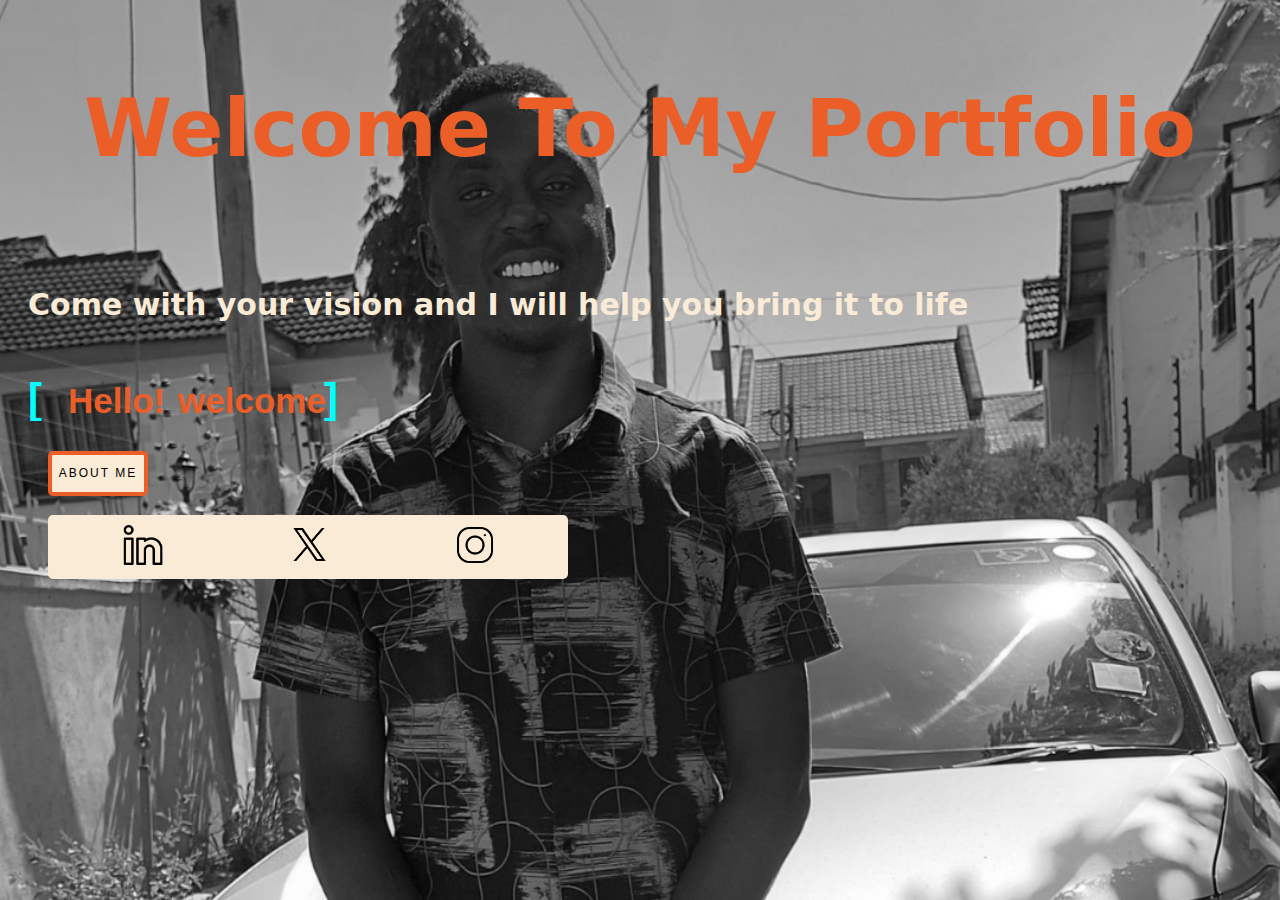
==== index.html @ ad78ad34 "1st commit" ====
<!DOCTYPE html>
<html lang="en">
<head>
    <meta charset="UTF-8">
    <meta name="viewport" content="width=device-width, initial-scale=1.0">
    <title>Document</title>
    <link rel="stylesheet" href="index.css">
</head>
<!--Hero section-->
<body>
<main>

  <section>
    <div class="img">
      <h1>Welcome To My Portfolio</h1><br>
      <h4>Come with your vision and I will help you bring it to life</h4>

    </div>
  </section><br>

  <section>
    <div class="container">
      <div class="content">
        <div class="content__container">
          <p class="content__container__text">
            Hello!
          </p>
        
          <ul class="content__container__list">
            <li class="content__container__list__item">welcome </li>
            <li class="content__container__list__item">to </li>
            <li class="content__container__list__item">my </li>
            <li class="content__container__list__item">Portfolio</li>
          </ul>
        </div>
      </div>
    </div>
  </section>

  <section class="social">
    <div class="hero">
  
      <div>

        <div>
          <button class="me"><a href="aboutme.html">About Me</a></button>
        </div><br>
    
        <!--Link-->
        <div id="link">
          <div id="hero">
            <div class="link">
              <!--LinkedIn-->
              <a href="https://www.linkedin.com/in/brighton-omondi-1467ab25b/" target="_blank"><img src="linkedin.png" height="40"></a>
            </div>
      
            <div class="link">
                <!--Twitter/X-->
                <a href="https://twitter.com/Delveharmony" target="_blank"><img src="twitter.png" height="33"></a>
            </div>
        
            <div class="link">
                <!--Instagram-->
                <a href="https://www.instagram.com/delveharmony/" target="_blank"><img src="instagram.png" height="36"></a>
            </div>
          </div>
        </div>
    
      </div>
    </div>
  </section>
</main>
</body>
</html>
---- index.css ----
/*HERO SECTION*/

.img{
  border: #2ec4b6 2px;
  width: 1220;

}

body{
  font-family: system-ui, -apple-system, BlinkMacSystemFont, 'Segoe UI', Roboto, Oxygen, Ubuntu, Cantarell, 'Open Sans', 'Helvetica Neue', sans-serif;;
  align-items: center;
  padding: 20px;
  background-color: black;s
  border-radius: 5px;
  background-image: url(pic-modified.png);
  background-size: cover;
  color:antiquewhite;
}
h1{
  color:#EB5E28;
  font-size: 80px;
  text-align: center;
}

h4{
  font-size: 30px;
}
.hero{
  border-radius: 5px;
  padding: 20px;
}

.hero{
  display: flex;
  flex-direction: row;
  justify-content: space-between;
}

#hero{
  display: flex;
  flex-direction: row;
  align-items: center;
  justify-content:space-around;
  padding: 10px;
  border-radius: 5px;
  width: 500px;
  background:antiquewhite;
}

/*ROTATION ANIMATION*/
.container {
  width: 310px;
  height: 50px;
}

.content {
  display: block;
  position: sticky;
  overflow: hidden;
  font-family: 'Lato', sans-serif;
  font-size: 35px;
  line-height: 40px;
  color:#EB5E28;
}

.content__container {
  font-weight: 600;
  overflow: hidden;
  height: 40px;
  padding: 0 40px;
}

.content__container:before {
  content: '[';
  left: 0;
}

.content__container:after {
  content: ']';
  position: absolute;
  right: 0;
}

.content__container:after, .content__container:before {
  position: absolute;
  top: -2px;
  color:aqua;
  font-size: 42px;
  line-height: 40px;
  -webkit-animation-name: opacity;
  -webkit-animation-duration: 2s;
  -webkit-animation-iteration-count: infinite;
  animation-name: opacity;
  animation-duration: 2s;
  animation-iteration-count: infinite;
}

.content__container__text {
  display: inline;
  float: left;
  margin: 0;
}

.content__container__list {
  margin-top: 0;
  padding-left: 110px;
  text-align: left;
  list-style: none;
  -webkit-animation-name: change;
  -webkit-animation-duration: 10s;
  -webkit-animation-iteration-count: infinite;
  animation-name: change;
  animation-duration: 10s;
  animation-iteration-count: infinite;
}

.content__container__list__item {
  line-height: 40px;
  margin: 0;
}

@keyframes opacity {
  0%, 100% {
    opacity: 0;
  }

  50% {
    opacity: 1;
  }
}

@keyframes change {
  0%, 12.66%, 100% {
    transform: translate3d(0, 0, 0);
  }

  16.66%, 29.32% {
    transform: translate3d(0, -25%, 0);
  }

  33.32%, 45.98% {
    transform: translate3d(0, -50%, 0);
  }

  49.98%, 62.64% {
    transform: translate3d(0, -75%, 0);
  }

  66.64%, 79.3% {
    transform: translate3d(0, -50%, 0);
  }

  83.3%, 95.96% {
    transform: translate3d(0, -25%, 0);
  }
}
 

.link {
  display: flex;
  justify-content: center;
  align-items: center;
  flex-direction: row;
  background: transparent;
  
  
  }
  .me{
  height: 45px;
  width: 100px;
  border-radius: 5px;
  border: 4px solid #EB5E28;
  cursor: pointer;
  background-color: antiquewhite;
  transition: 0.5s;
  text-transform: uppercase;
  font-size: 12px;
  letter-spacing: 2px;
  }

  .me a{
    text-decoration: none!important;
    color:black;
  }
  .me:hover{
    background-color: #EB5E28;
    border: #EB5E28;
  }
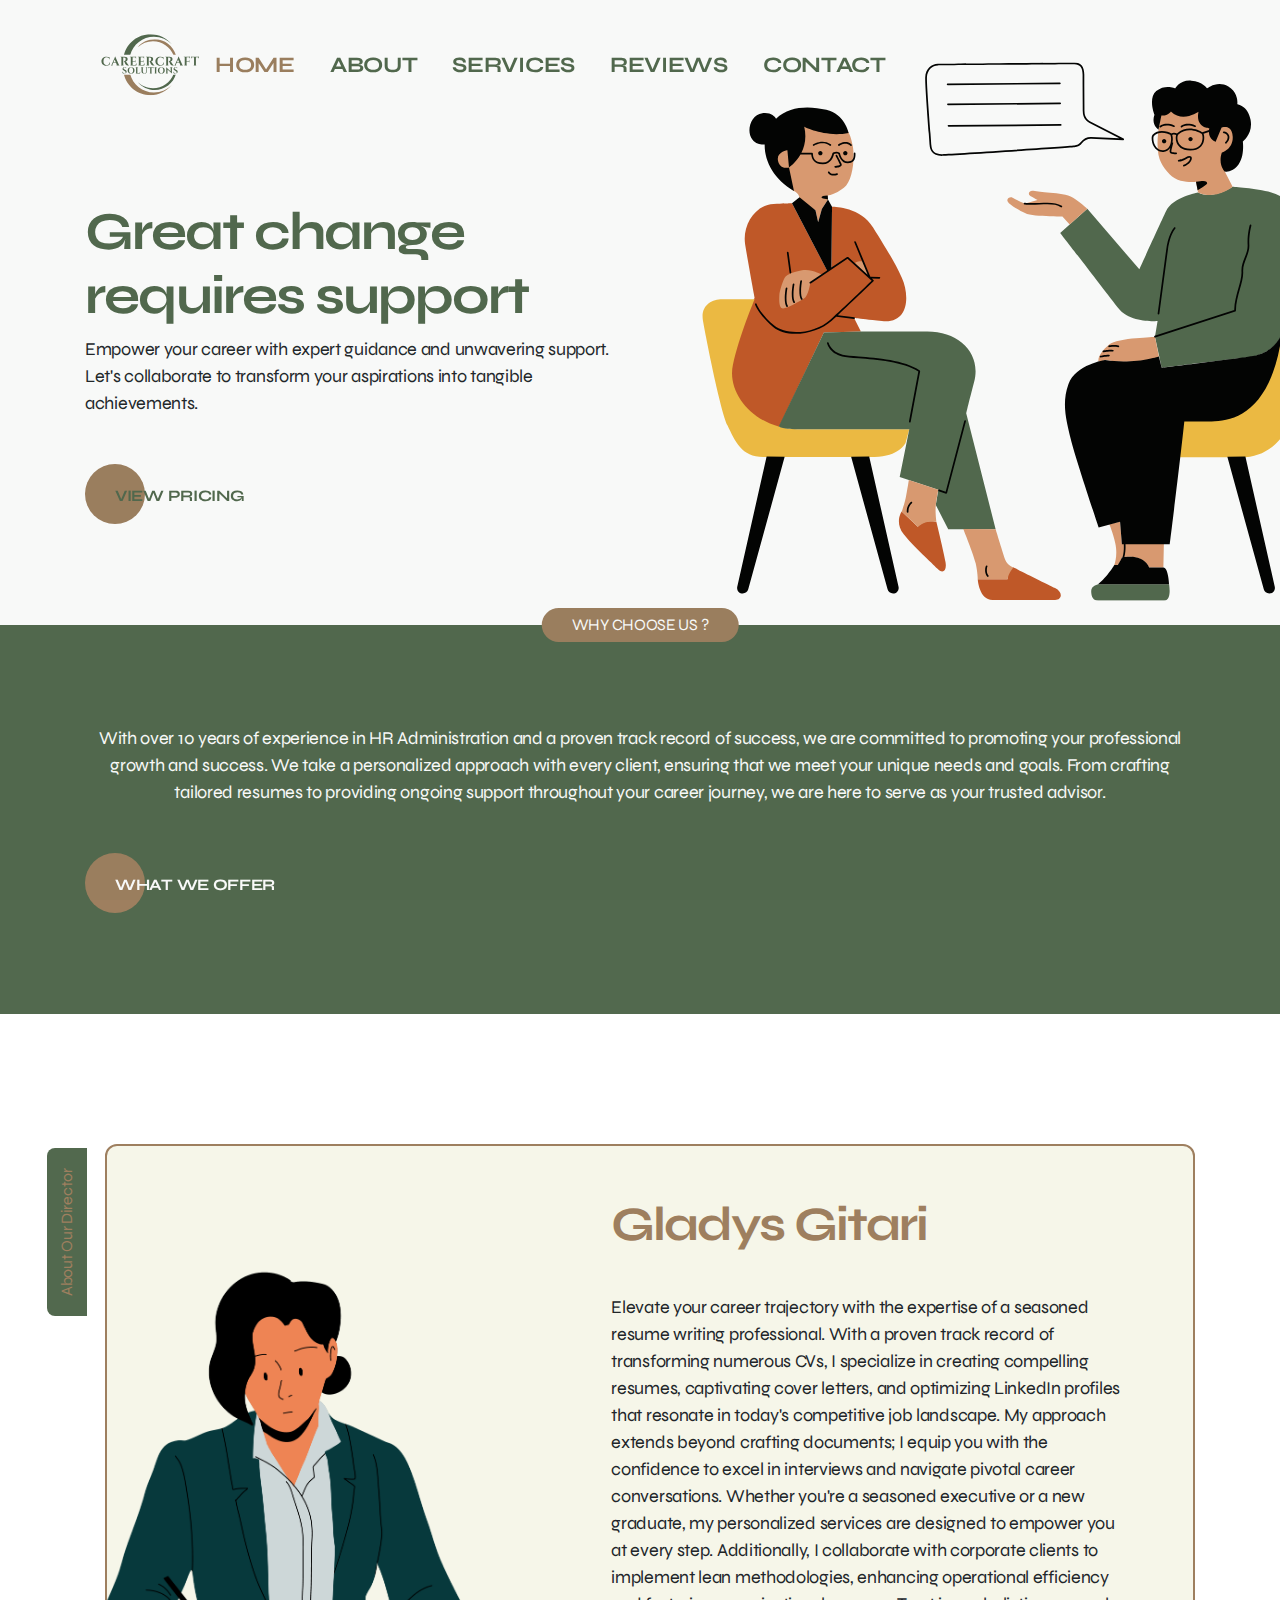
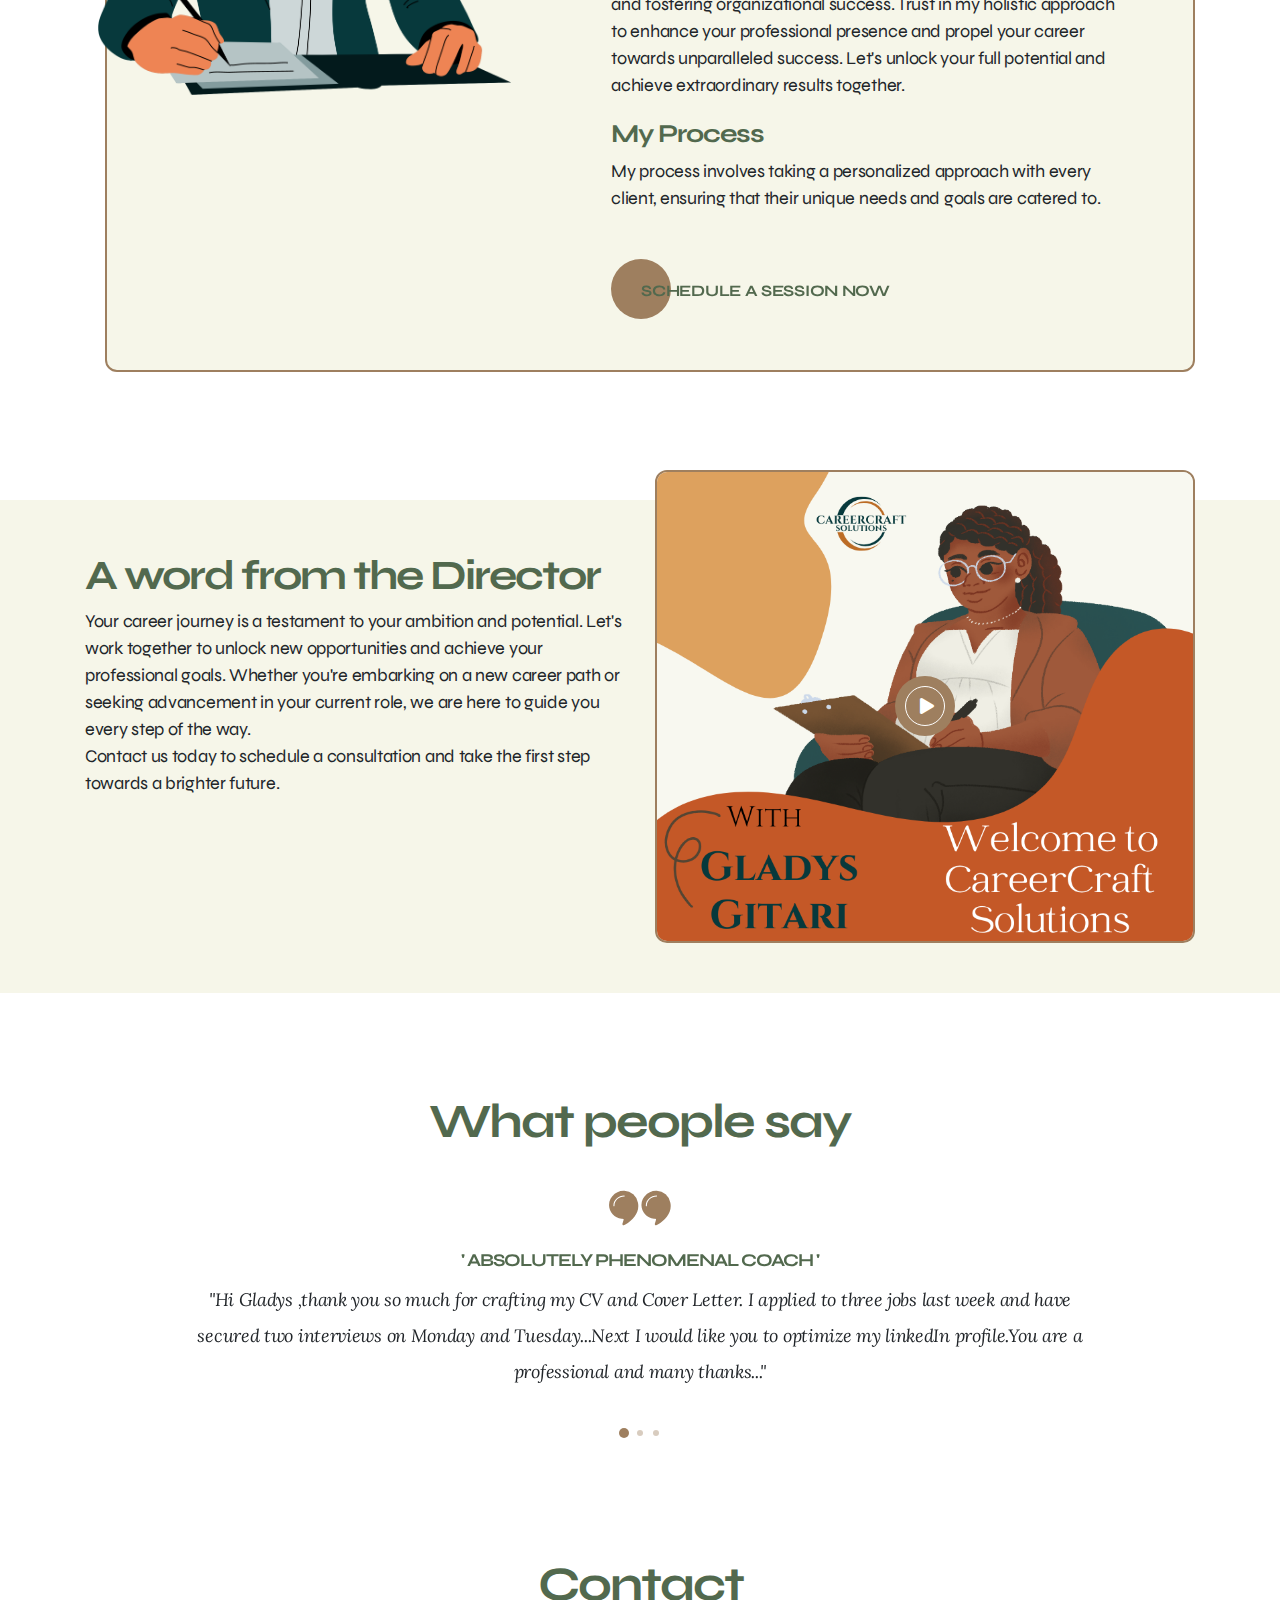
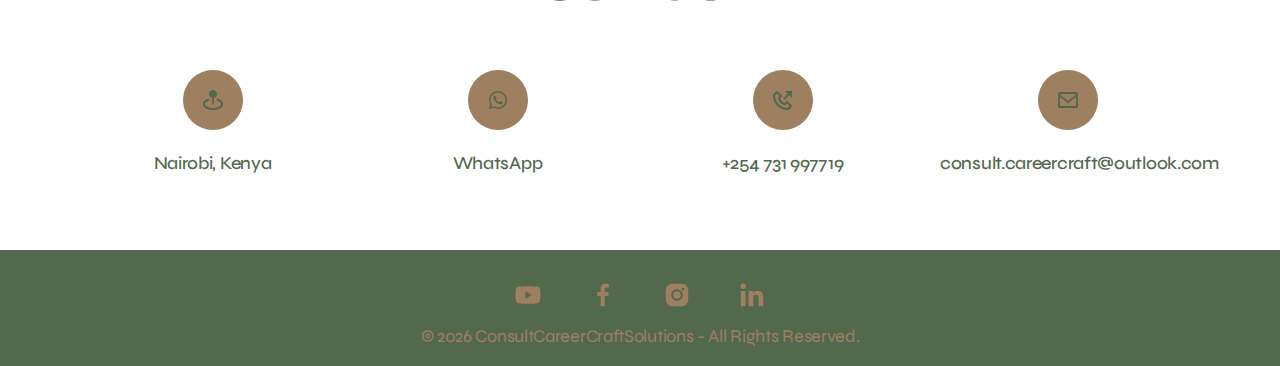
==== commit 409c17ba: "change of content" ====
--- a/index.html
+++ b/index.html
@@ -1,74 +1,541 @@
-<!DOCTYPE html>
+<!doctype html>
 <html lang="en">
+
 <head>
-    <meta charset="UTF-8">
-    <meta name="viewport" content="width=device-width, initial-scale=1.0">
-    <title>Document</title>
-    <link rel="stylesheet" href="index.css">
+    <meta charset="utf-8">
+    <meta name="viewport" content="width=device-width, initial-scale=1">
+    <meta name="format-detection" content="telephone=no">
+    <title>CareerCraft Solutions</title>
+    <meta name="author" content="careercraftsolutions">
+    <meta name="description" content="Consultation Company">
+    <meta name="keywords" content="coach, agency, business ,careercraft, consultcareercraft, careercraftsolutions, consultcareercraftsolutions">
+
+    <!-- FAVICON FILES -->
+    <link href="assets/images/icons/apple-touch-icon-144-precomposed.png" rel="apple-touch-icon" sizes="144x144">
+    <link href="assets/images/icons/apple-touch-icon-120-precomposed.png" rel="apple-touch-icon" sizes="120x120">
+    <link href="assets/images/icons/apple-touch-icon-76-precomposed.png" rel="apple-touch-icon" sizes="76x76">
+    <link href="assets/images/icons/favicon.png" rel="shortcut icon">
+
+    <!-- CSS FILES -->
+    <link rel="stylesheet" href="assets/css/bootstrap.min.css">
+    <link rel="stylesheet" href="assets/fonts/iconfonts.css">
+    <link rel="stylesheet" href="assets/css/plugins.css">
+    <link rel="stylesheet" href="assets/css/style.css">
+    <link rel="stylesheet" href="assets/css/responsive.css">
+    <link rel="stylesheet" href="assets/css/color.css">
+    <link rel="stylesheet" href="assets/css/contact.css">
+    <link rel="stylesheet" href="assets/css/team.css">
+    
+    
+    <!-- Icon -->
+    <link rel="icon" type="png/svg" href="assets/images/icon.svg">
 </head>
-<!--Hero section-->
+
 <body>
-<main>
-
-  <section>
-    <div class="img">
-      <h1>Welcome To My Portfolio</h1><br>
-      <h4>Come with your vision and I will help you bring it to life</h4>
-
+    <div id="dtr-wrapper" class="clearfix">
+
+        <!-- preloader starts -->
+        <div class="dtr-preloader">
+            <div class="dtr-preloader-inner">
+                <div class="dtr-loader">Loading...</div>
+            </div>
+        </div>
+        <!-- preloader ends -->
+
+        <!-- Small Devices Header 
+============================================= -->
+        <div class="dtr-responsive-header fixed-top">
+            <div class="container">
+
+                <!-- small devices logo -->
+                <a href="index.html"><img src="assets/images/logo.svg" alt="logo"></a>
+                <!-- small devices logo ends -->
+
+                <!-- menu button -->
+                <button id="dtr-menu-button" class="dtr-hamburger" type="button"><span class="dtr-hamburger-lines-wrapper"><span class="dtr-hamburger-lines"></span></span></button>
+            </div>
+            <div class="dtr-responsive-header-menu"></div>
+        </div>
+        <!-- Small Devices Header ends 
+============================================= -->
+
+        <!-- header starts
+============================================= -->
+        <header id="dtr-header-global" class="fixed-top">
+            <div class="d-flex align-items-center justify-content-between">
+
+                <!-- header left starts -->
+                <div class="dtr-header-left">
+
+                    <!-- logo -->
+                    <a class="logo-default dtr-scroll-link" href="#home"><img src="assets/images/logo.svg" alt="logo"></a>
+
+                    <!-- logo on scroll -->
+                    <a class="logo-alt dtr-scroll-link" href="#home"><img src="assets/images/logo.svg" alt="logo"></a>
+                    <!-- logo on scroll ends -->
+
+                </div>
+                <!-- header left ends -->
+
+                <!-- header right starts -->
+                <div class="dtr-header-right ml-auto">
+
+                    <!-- menu starts-->
+                    <div class="main-navigation dtr-menu-light">
+                        <ul class="sf-menu dtr-scrollspy dtr-nav dark-nav-on-load dark-nav-on-scroll">
+                            <li> <a class="nav-link" href="#home">HOME</a> </li>
+                            <li> <a class="nav-link" href="#about">ABOUT</a> </li>
+                            <li> <a class="nav-link" href="services.html">SERVICES</a> </li>
+                            <li> <a class="nav-link" href="#reviews">REVIEWS</a> </li>
+                            <!--<li> <a class="nav-link" href="#blog">BLOG</a> </li>-->
+                            <li> <a class="nav-link" href="#contact">CONTACT</a> </li>
+                        </ul>
+                    </div>
+                    <!-- menu ends -->
+
+                </div>
+                <!-- header right ends -->
+
+            </div>
+        </header>
+        <!-- header ends
+================================================== -->
+
+        <!-- == main content area starts == -->
+        <div id="dtr-main-content">
+
+            <!-- hero section starts
+================================================== -->
+            <section id="home" class="dtr-section dtr-section-with-bg dtr-hero-section-top-padding dtr-pb-100" style="background-image: url(assets/images/hero-bg.svg);">
+                <div class="container">
+
+                    <!--===== row 1 starts =====-->
+                    <div class="row">
+                        <div class="col-12 col-md-6">
+
+                            <!-- intro text -->
+                            <h1 style="color: #52694e;">Great change<br> requires support</h1>
+                            <!--<p class="text-size-md font-weight-extrabold color-blue">We are here to guide you through</p>-->
+                            <p>Empower your career with expert guidance and unwavering support. Let's collaborate to transform your aspirations into tangible achievements.</p>
+                            <!-- button -->
+                            <a href="./assets/images/CAREERCRAFT.pdf" target="_blank" class="dtr-btn-styled dtr-mt-30 dtr-btn-styled-dark"><span class="bg-light-blue"></span>View pricing</a>
+                            <!-- button ends -->
+
+                        </div>
+                    </div>
+                    <!--===== row 1 ends =====-->
+
+                </div>
+            </section>
+            <!-- hero section ends
+================================================== -->
+
+                <!-- video section ends
+================================================== -->
+
+            <!-- subscribe section starts
+================================================== -->
+            <section id="subscribe" class="dtr-section position-relative dtr-py-100 bg-dark-blue">
+                <div class="container">
+
+                    <!-- section tagline -->
+                    <span class="dtr-section-tagline bg-light-blue color-white">WHY CHOOSE US ?</span>
+
+                    <!--== row starts ==-->
+                    <div class="row">
+                        <div class="col-12">
+                            <!--<h2 class="dtr-section-heading dtr-mb-10 text-center color-white">Are you ready for a change?</h2>-->
+                            <p class="text-center color-white">With over 10 years of experience in HR Administration and a proven track record of success, we are committed to promoting your professional growth and success. We take a personalized approach with every client, ensuring that we meet your unique needs and goals. From crafting tailored resumes to providing ongoing support throughout your career journey, we are here to serve as your trusted advisor.</p>
+
+                            <a href="./services.html#services" class="dtr-btn-styled dtr-mt-30 dtr-btn-styled-white"><span class="bg-light-blue"></span>What We Offer</a>
+                        </div>
+                    </div>
+                    <!--== row ends ==-->
+
+                </div>
+            </section>
+            <!-- subscribe section ends
+================================================== -->
+
+
+            <!-- about section starts
+================================================== -->
+            <section id="about" class="dtr-section dtr-pt-130">
+                <div class="container">
+
+                    <!--== about starts ==-->
+                    <div class="dtr-about bg-grey dtr-rounded">
+
+                        <!-- image column starts -->
+                        <div class="dtr-about-img">
+                            <!-- tagline -->
+                            <span class="dtr-about-tagline bg-dark-blue color-blue">About Our Director</span>
+                            <!-- image -->
+                            <img src="./assets/images/about.png" alt="image"> </div>
+                        <!-- image column ends -->
+
+                        <!-- content column starts -->
+                        <div class="dtr-about-content">
+                            <!--header removed-->
+                            <h2 class="dtr-section-heading"><span class="color-blue">Gladys Gitari</span></h2>
+                            <p class="dtr-mb-20">Elevate your career trajectory with the expertise of a seasoned resume writing professional. With a proven track record of transforming numerous CVs, I specialize in creating compelling resumes, captivating cover letters, and optimizing LinkedIn profiles that resonate in today's competitive job landscape. My approach extends beyond crafting documents; I equip you with the confidence to excel in interviews and navigate pivotal career conversations. Whether you're a seasoned executive or a new graduate, my personalized services are designed to empower you at every step. Additionally, I collaborate with corporate clients to implement lean methodologies, enhancing operational efficiency and fostering organizational success. Trust in my holistic approach to enhance your professional presence and propel your career towards unparalleled success. Let's unlock your full potential and achieve extraordinary results together.</p>
+                            <h4>My Process</h4>
+                            <p>My process involves taking a personalized approach with every client, ensuring that their unique needs and goals are catered to.</p>
+                            <!-- button -->
+                            <a href="./services.html#category" class="dtr-btn-styled dtr-mt-30 dtr-btn-styled-dark"><span class="bg-light-blue"></span>Schedule a Session now</a>
+                            <!-- button ends -->
+                        </div>
+                        <!-- content column ends -->
+
+                    </div>
+                    <!--== about ends ==-->
+                </div>
+                <div class="text-center text-dark p-3" ></div>
+                <div class="text-center text-dark p-3" ></div>
+                <div class="text-center text-dark p-3" ></div>
+                <div class="text-center text-dark p-3" ></div>
+            </section>
+            <!-- about section ends
+================================================== -->
+
+
+                                    <!-- video section starts
+================================================== -->
+                    <section class="dtr-section bg-grey">
+                        <div class="container">
+
+                            <!--===== row 1 starts =====-->
+                            <div class="row">
+
+                                <!-- column 1 starts -->
+                                <div class="col-12 col-md-6 dtr-py-50">
+                                    <h2>A word from the Director</h2>
+                                    <p>Your career journey is a testament to your ambition and potential. Let's work together to unlock new opportunities and achieve your professional goals. Whether you're embarking on a new career path or seeking advancement in your current role, we are here to guide you every step of the way.<br> 
+                                    Contact us today to schedule a consultation and take the first step towards a brighter future.</p>
+
+                                </div>
+                                <!-- column 1 ends -->
+
+                                <!-- column 2 starts -->
+                                <div class="col-12 col-md-6 dtr-mt-minus30 dtr-pb-50">
+
+                                    <!-- video section starts -->
+                                    <div class="dtr-video-wrapper"><img src="assets/images/intro-img.png" alt="image" class="dtr-rounded-img">
+                                        <div class="dtr-video-wrapper-inner">
+                                            <div class="video-button-white"> <a class="dtr-video-popup dtr-video-button" data-autoplay="true" data-vbtype="video" href="https://youtu.be/LfuZVNvAMRE"><span class="dtr-video-button-wrap-inner"></span> <span class="dtr-border-animation dtr-border-1"></span> <span class="dtr-border-animation dtr-border-2"></span> </a>                                        </div>
+                                        </div>
+                                    </div>
+                                    <!-- video section ends -->
+
+                                </div>
+                                <!-- column 2 ends -->
+
+                            </div>
+                            <!--===== row 1 ends =====-->
+
+                        </div>
+                    </section>            
+
+                                                                    
+            <!-- logo carousel section starts
+================================================== -->
+            <!--<section class="dtr-section dtr-pt-50 dtr-pb-100">
+                <div class="container">
+
+                    
+                    <div class="row">
+                        <div class="col-12">
+                            <h6 class="text-center dtr-mb-40">As featured in...</h6>
+
+                           
+                            <div class="dtr-slick-slider dtr-img-slider-6col">
+                                
+                                <div> <img src="assets/images/client-2.png" alt="image"> </div>
+                                
+                                <div> <img src="assets/images/client-1.png" alt="image"> </div>
+                                
+                                <div> <img src="assets/images/client-3.png" alt="image"> </div>
+                                
+                                <div> <img src="assets/images/client-4.png" alt="image"> </div>
+                                
+                                <div> <img src="assets/images/client-5.png" alt="image"> </div>
+                                
+                                <div> <img src="assets/images/client-6.png" alt="image"> </div>
+                                
+                                <div> <img src="assets/images/client-2.png" alt="image"> </div>
+                                
+                                <div> <img src="assets/images/client-4.png" alt="image"> </div>
+                            </div>
+                            
+
+                        </div>
+                    </div>
+                    
+
+                </div>
+            </section>-->
+            <!-- logo carousel section ends
+================================================== -->
+
+ 
+            <!-- testimonial section starts
+================================================== -->
+            <section id="reviews" class="dtr-section dtr-py-100">
+                <div class="container">
+                    <h2 class="dtr-section-heading text-center">What people say</h2>
+                    <!-- refer help doc for how to change quote icon color / no need to edit image -->
+                    <p class="text-center dtr-mb-20"><img src="assets/images/quote.svg" alt="image"></p>
+
+                    <!--===== row 1 starts =====-->
+                    <div class="row">
+                        <div class="col-12 col-md-10 offset-md-1">
+
+                            <!--===== testimonial slider starts =====-->
+                            <div class="dtr-slick-slider dtr-testimonial-slider dtr-slick-has-dots">
+
+                                <!--== slide 1 starts ==-->
+                                <div class="dtr-testimonial">
+                                    <h4 class="dtr-testimonial-tagline">' Absolutely phenomenal coach '</h4>
+                                    <div class="dtr-testimonial-content clearfix">
+                                        <p>"Hi Gladys ,thank you so much for crafting my CV and Cover Letter. I applied to three jobs last week and have secured two interviews on Monday and Tuesday...Next I would like you to optimize my linkedIn profile.You are a professional and many thanks..."</p>
+                                    </div>
+                                    
+                                </div>
+                                <!--== slide 1 ends ==-->
+
+                                <!--== slide 2 starts ==-->
+                                <div class="dtr-testimonial">
+                                    <h4 class="dtr-testimonial-tagline">' Timely Delivery '</h4>
+                                    <div class="dtr-testimonial-content clearfix">
+                                        <p>"Good afternoon Gladys,I'd like to thank and appreciate you for the job well done with my CV and Cover Letter. I sincerely didn't know where to start when I needed it on short notice, I explained to you and you delivered timely and a well done CV and Cover Letter. Your work is outstanding"</p>
+                                    </div>
+                                    
+                                </div>
+                                <!--== slide 2 ends ==-->
+
+                                <!--== slide 3 starts ==-->
+                                <div class="dtr-testimonial">
+                                    <h4 class="dtr-testimonial-tagline">' I secured a job '</h4>
+                                    <div class="dtr-testimonial-content clearfix">
+                                        <p>"Hey Gladys, I want to thank you for your services as I landed a position of an Assistant Excecutive that I was after when you did me the resume, Isn't God amazing?"</p>
+                                    </div>
+                                    <!--<div class="dtr-client-info clearfix">
+                                        <div class="dtr-testimonial-user"><img src="assets/images/user-3.jpg" alt="image"> </div>
+                                        <div class="dtr-testimonial-user-info">
+                                            <h6 class="dtr-client-name">Emily Anderson</h6>
+                                            <span class="dtr-client-job">Entrepreneur</span> </div>
+                                    </div>-->
+                                </div>
+                                <!--== slide 3 ends ==-->
+
+                            </div>
+                            <!--===== testimonial slider ends =====-->
+
+                        </div>
+                    </div>
+                    <!--===== row 1 ends =====-->
+
+                </div>
+            </section>
+            <!-- testimonial section ends
+================================================== -->
+
+
+
+            <!-- blog section starts
+================================================== --
+            <section id="blog" class="dtr-section dtr-py-100">
+                <div class="container">
+                    <h2 class="dtr-section-heading text-center">From the blog</h2>
+
+                    <!--== row starts ==--
+                    <div class="row">
+
+                        <!-- column 1 starts --
+                        <div class="col-12 col-md-4">
+
+                            <!-- blog item 1 starts --
+                            <div class="dtr-blog-item">
+                                <!-- image --
+                                <div class="dtr-post-img"> <img src="assets/images/blogpost-img1.jpg" alt="image"> <span class="dtr-blog-cat">Business</span> </div>
+                                <!-- content --
+                                <div class="dtr-post-content">
+                                    <h5>10 Tips to turn limitations into fuel for success</h5>
+                                    <p class="dtr-blog-meta"><span>on</span> <a href="#">22 December 2023</a></p>
+                                </div>
+                            </div>
+                            <!-- blog item 1 ends --
+
+                        </div>
+                        <!-- column 1 ends --
+
+                        <!-- column 2 starts --
+                        <div class="col-12 col-md-4">
+
+                            <!-- blog item 2 starts --
+                            <div class="dtr-blog-item">
+                                <!-- image --
+                                <div class="dtr-post-img"> <img src="assets/images/blogpost-img2.jpg" alt="image"> <span class="dtr-blog-cat">Career</span> </div>
+                                <!-- content --
+                                <div class="dtr-post-content">
+                                    <h5>How to keep going even if you feel like giving up</h5>
+                                    <p class="dtr-blog-meta"><span>on</span> <a href="#">2 December 2023</a></p>
+                                </div>
+                            </div>
+                            <!-- blog item 2 ends --
+
+                        </div>
+                        <!-- column 2 ends --
+
+                        <!-- column 3 starts --
+                        <div class="col-12 col-md-4">
+
+                            <!-- blog item 3 starts --
+                            <div class="dtr-blog-item">
+                                <!-- image --
+                                <div class="dtr-post-img"> <img src="assets/images/blogpost-img3.jpg" alt="image"> <span class="dtr-blog-cat">Marketing</span> </div>
+                                <!-- content --
+                                <div class="dtr-post-content">
+                                    <h5>Checklist to achieve social media marketing goals</h5>
+                                    <p class="dtr-blog-meta"><span>on</span> <a href="#">2 December 2023</a></p>
+                                </div>
+                            </div>
+                            <!-- blog item 3 ends --
+
+                        </div>
+                        <!-- column 3 ends --
+
+                    </div>
+                    <!--== row starts ==--
+
+                </div>
+            </section>
+            <!-- blog section ends
+================================================== -->
+
+<section id="contact" class="ftco-section">
+    <div class="container">
+        <div class="text-center text-dark p-3" >
+            <h2 class="dtr-section-heading text-center">Contact</h2>
+        </div>
+        <div class="row justify-content-center">
+            <div class="col-md-12">
+                <div class="wrapper">
+                    <div class="row mb-5">
+                        <div class="col-md-3">
+                            <div class="dbox w-100 text-center">
+                                
+                                <div class="icon d-flex align-items-center justify-content-center">
+                                    <svg xmlns="http://www.w3.org/2000/svg" width="24" height="24" viewBox="0 0 24 24" style="fill: #52694e;transform: ;msFilter:;"><path d="m12 17 1-2V9.858c1.721-.447 3-2 3-3.858 0-2.206-1.794-4-4-4S8 3.794 8 6c0 1.858 1.279 3.411 3 3.858V15l1 2z"></path><path d="m16.267 10.563-.533 1.928C18.325 13.207 20 14.584 20 16c0 1.892-3.285 4-8 4s-8-2.108-8-4c0-1.416 1.675-2.793 4.267-3.51l-.533-1.928C4.197 11.54 2 13.623 2 16c0 3.364 4.393 6 10 6s10-2.636 10-6c0-2.377-2.197-4.46-5.733-5.437z"></path></svg>
+                                </div>
+                                <div class="text">
+                                    <p><span>Nairobi, Kenya</span></p>
+                                </div>
+                            </div>
+                        </div>
+                        <div class="col-md-3">
+                            <div class="dbox w-100 text-center">
+                                <a href="https://wa.me/254731997719"><div class="icon d-flex align-items-center justify-content-center">
+                                    <svg xmlns="http://www.w3.org/2000/svg" width="24" height="24" viewBox="0 0 24 24" style="fill: #52694e;transform: ;msFilter:;"><path fill-rule="evenodd" clip-rule="evenodd" d="M18.403 5.633A8.919 8.919 0 0 0 12.053 3c-4.948 0-8.976 4.027-8.978 8.977 0 1.582.413 3.126 1.198 4.488L3 21.116l4.759-1.249a8.981 8.981 0 0 0 4.29 1.093h.004c4.947 0 8.975-4.027 8.977-8.977a8.926 8.926 0 0 0-2.627-6.35m-6.35 13.812h-.003a7.446 7.446 0 0 1-3.798-1.041l-.272-.162-2.824.741.753-2.753-.177-.282a7.448 7.448 0 0 1-1.141-3.971c.002-4.114 3.349-7.461 7.465-7.461a7.413 7.413 0 0 1 5.275 2.188 7.42 7.42 0 0 1 2.183 5.279c-.002 4.114-3.349 7.462-7.461 7.462m4.093-5.589c-.225-.113-1.327-.655-1.533-.73-.205-.075-.354-.112-.504.112s-.58.729-.711.879-.262.168-.486.056-.947-.349-1.804-1.113c-.667-.595-1.117-1.329-1.248-1.554s-.014-.346.099-.458c.101-.1.224-.262.336-.393.112-.131.149-.224.224-.374s.038-.281-.019-.393c-.056-.113-.505-1.217-.692-1.666-.181-.435-.366-.377-.504-.383a9.65 9.65 0 0 0-.429-.008.826.826 0 0 0-.599.28c-.206.225-.785.767-.785 1.871s.804 2.171.916 2.321c.112.15 1.582 2.415 3.832 3.387.536.231.954.369 1.279.473.537.171 1.026.146 1.413.089.431-.064 1.327-.542 1.514-1.066.187-.524.187-.973.131-1.067-.056-.094-.207-.151-.43-.263"></path></svg>
+                                </div></a>
+                                <div class="text">
+                                    <p><span>WhatsApp</span></p>
+                                </div>
+                            </div>
+                        </div>
+                        
+                        <div class="col-md-3">
+                            <a href="tel: +254 731 997719">
+                                <div class="dbox w-100 text-center">
+                                    <div class="icon d-flex align-items-center justify-content-center">
+                                        <svg xmlns="http://www.w3.org/2000/svg" width="24" height="24" viewBox="0 0 24 24" style="fill: #52694e;transform: ;msFilter:;"><path d="M16.712 13.288a.999.999 0 0 0-1.414 0l-1.594 1.594c-.739-.22-2.118-.72-2.992-1.594s-1.374-2.253-1.594-2.992l1.594-1.594a.999.999 0 0 0 0-1.414l-4-4a.999.999 0 0 0-1.414 0L2.586 6c-.38.38-.594.902-.586 1.435.023 1.424.4 6.37 4.298 10.268S15.142 21.977 16.566 22h.028c.528 0 1.027-.208 1.405-.586l2.712-2.712a.999.999 0 0 0 0-1.414l-3.999-4zM16.585 20c-1.248-.021-5.518-.356-8.873-3.712C4.346 12.922 4.02 8.637 4 7.414l2.005-2.005 2.586 2.586-1.293 1.293a1 1 0 0 0-.272.912c.024.115.611 2.842 2.271 4.502s4.387 2.247 4.502 2.271a.993.993 0 0 0 .912-.271l1.293-1.293 2.586 2.586L16.585 20z"></path><path d="m16.795 5.791-4.497 4.497 1.414 1.414 4.497-4.497L21.005 10V2.995H14z"></path></svg>
+                                    </div>
+                                    <div class="text">
+                                        <p><span>+254 731 997719</span> <a></a></p>
+                                    </div>
+                                </div>
+                            </a>
+                        </div>
+                       
+                        <div class="col-md-3">
+                            <a href="mailto: consult.careercraft@outlook.com">
+                                <div class="dbox w-100 text-center">
+                                    <div class="icon d-flex align-items-center justify-content-center">
+                                        <svg xmlns="http://www.w3.org/2000/svg" width="24" height="24" viewBox="0 0 24 24" style="fill: #52694e;transform: ;msFilter:;"><path d="M20 4H4c-1.103 0-2 .897-2 2v12c0 1.103.897 2 2 2h16c1.103 0 2-.897 2-2V6c0-1.103-.897-2-2-2zm0 2v.511l-8 6.223-8-6.222V6h16zM4 18V9.044l7.386 5.745a.994.994 0 0 0 1.228 0L20 9.044 20.002 18H4z"></path></svg>
+                                    </div>
+                                    <div class="text">
+                                        <p><span>consult.careercraft@outlook.com</span></p>
+                                    </div>
+                                </div>
+                            </a>
+                        </div>
+                    </div>
+                </div>
+            </div>
+        </div>
     </div>
-  </section><br>
-
-  <section>
-    <div class="container">
-      <div class="content">
-        <div class="content__container">
-          <p class="content__container__text">
-            Hello!
-          </p>
+</section>
+
+
+                        <!-- footer section starts
+================================================== -->
+<footer class="text-center text-white" style="background-color: #52694e;"        >
+    
+    <div class="text-center text-dark p-3">
         
-          <ul class="content__container__list">
-            <li class="content__container__list__item">welcome </li>
-            <li class="content__container__list__item">to </li>
-            <li class="content__container__list__item">my </li>
-            <li class="content__container__list__item">Portfolio</li>
-          </ul>
+        <!-- Youtube -->
+        <a
+        class="btn btn-link btn-floating btn-lg text-dark m-1"
+        href="https://www.youtube.com/channel/UCUJWYsbc0otJiYOHyCCwuMA"
+        role="button"
+        data-mdb-ripple-color="dark"
+        ><svg xmlns="http://www.w3.org/2000/svg" width="30" height="30" viewBox="0 0 24 24" style="fill: #9e7f5f;transform: ;msFilter:;"><path d="M21.593 7.203a2.506 2.506 0 0 0-1.762-1.766C18.265 5.007 12 5 12 5s-6.264-.007-7.831.404a2.56 2.56 0 0 0-1.766 1.778c-.413 1.566-.417 4.814-.417 4.814s-.004 3.264.406 4.814c.23.857.905 1.534 1.763 1.765 1.582.43 7.83.437 7.83.437s6.265.007 7.831-.403a2.515 2.515 0 0 0 1.767-1.763c.414-1.565.417-4.812.417-4.812s.02-3.265-.407-4.831zM9.996 15.005l.005-6 5.207 3.005-5.212 2.995z"></path></svg></a>
+
+      <!-- Facebook -->
+      <a
+        class="btn btn-link btn-floating btn-lg text-dark m-1"
+        href="#!"
+        role="button"
+        data-mdb-ripple-color="dark"
+        ><svg xmlns="http://www.w3.org/2000/svg" width="30" height="30" viewBox="0 0 24 24" style="fill: #9e7f5f;transform: ;msFilter:;"><path d="M13.397 20.997v-8.196h2.765l.411-3.209h-3.176V7.548c0-.926.258-1.56 1.587-1.56h1.684V3.127A22.336 22.336 0 0 0 14.201 3c-2.444 0-4.122 1.492-4.122 4.231v2.355H7.332v3.209h2.753v8.202h3.312z"></path></svg></a>
+
+      <!-- Instagram -->
+      <a
+        class="btn btn-link btn-floating btn-lg text-dark m-1"
+        href="https://www.instagram.com/consultcareercraft/"
+        role="button"
+        data-mdb-ripple-color="dark"
+        ><svg xmlns="http://www.w3.org/2000/svg" width="30" height="30" viewBox="0 0 24 24" style="fill: #9e7f5f;transform: ;msFilter:;"><path d="M20.947 8.305a6.53 6.53 0 0 0-.419-2.216 4.61 4.61 0 0 0-2.633-2.633 6.606 6.606 0 0 0-2.186-.42c-.962-.043-1.267-.055-3.709-.055s-2.755 0-3.71.055a6.606 6.606 0 0 0-2.185.42 4.607 4.607 0 0 0-2.633 2.633 6.554 6.554 0 0 0-.419 2.185c-.043.963-.056 1.268-.056 3.71s0 2.754.056 3.71c.015.748.156 1.486.419 2.187a4.61 4.61 0 0 0 2.634 2.632 6.584 6.584 0 0 0 2.185.45c.963.043 1.268.056 3.71.056s2.755 0 3.71-.056a6.59 6.59 0 0 0 2.186-.419 4.615 4.615 0 0 0 2.633-2.633c.263-.7.404-1.438.419-2.187.043-.962.056-1.267.056-3.71-.002-2.442-.002-2.752-.058-3.709zm-8.953 8.297c-2.554 0-4.623-2.069-4.623-4.623s2.069-4.623 4.623-4.623a4.623 4.623 0 0 1 0 9.246zm4.807-8.339a1.077 1.077 0 0 1-1.078-1.078 1.077 1.077 0 1 1 2.155 0c0 .596-.482 1.078-1.077 1.078z"></path><circle cx="11.994" cy="11.979" r="3.003"></circle></svg></i
+      ></a>
+
+      <!-- Linkedin -->
+      <a
+        class="btn btn-link btn-floating btn-lg text-dark m-1"
+        href="#!"
+        role="button"
+        data-mdb-ripple-color="dark"
+        ><svg xmlns="http://www.w3.org/2000/svg" width="30" height="30" viewBox="0 0 24 24" style="fill: #9e7f5f;transform: ;msFilter:;"><circle cx="4.983" cy="5.009" r="2.188"></circle><path d="M9.237 8.855v12.139h3.769v-6.003c0-1.584.298-3.118 2.262-3.118 1.937 0 1.961 1.811 1.961 3.218v5.904H21v-6.657c0-3.27-.704-5.783-4.526-5.783-1.835 0-3.065 1.007-3.568 1.96h-.051v-1.66H9.237zm-6.142 0H6.87v12.139H3.095z"></path></svg></i
+      ></a><br>
+      <!-- Copyright -->
+      <p class="footer-col">&copy; <span id="currentYear"></span> ConsultCareerCraftSolutions - All Rights Reserved.</p>
+    </div>
+    
+  </footer>
+            <!-- footer section ends
+================================================== -->
+
         </div>
-      </div>
+        <!-- == main content area ends == -->
+
     </div>
-  </section>
-
-  <section class="social">
-    <div class="hero">
-  
-      <div>
-
-        <div>
-          <button class="me"><a href="aboutme.html">About Me</a></button>
-        </div><br>
-    
-        <!--Link-->
-        <div id="link">
-          <div id="hero">
-            <div class="link">
-              <!--LinkedIn-->
-              <a href="https://www.linkedin.com/in/brighton-omondi-1467ab25b/" target="_blank"><img src="linkedin.png" height="40"></a>
-            </div>
-      
-            <div class="link">
-                <!--Twitter/X-->
-                <a href="https://twitter.com/Delveharmony" target="_blank"><img src="twitter.png" height="33"></a>
-            </div>
-        
-            <div class="link">
-                <!--Instagram-->
-                <a href="https://www.instagram.com/delveharmony/" target="_blank"><img src="instagram.png" height="36"></a>
-            </div>
-          </div>
-        </div>
-    
-      </div>
-    </div>
-  </section>
-</main>
+    <!-- #dtr-wrapper ends -->
+
+    <!-- JS FILES -->
+    <script src="assets/js/jquery.min.js"></script>
+    <script src="assets/js/bootstrap.min.js"></script>
+    <script src="assets/js/plugins.js"></script>
+    <script src="assets/js/custom.js"></script>
+    <script src="assets/js/year.js"></script>
 </body>
+
 </html>--- a/assets/fonts/iconfonts.css
+++ b/assets/fonts/iconfonts.css
@@ -0,0 +1,3091 @@
+@font-face {
+    font-family: 'icomoon';
+    src: url('icomoon.eot');
+    src: url('icomoon.eot?9cl0aj#iefix') format('embedded-opentype'), url('icomoon.ttf') format('truetype'), url('icomoon.woff') format('woff'), url('icomoon.svg?9cl0aj#icomoon') format('svg');
+    font-weight: normal;
+    font-style: normal;
+    font-display: block;
+}
+
+[class^="icon-"],
+[class*=" icon-"] {
+    /* use !important to prevent issues with browser extensions that change fonts */
+    font-family: 'icomoon' !important;
+    speak: never;
+    font-style: normal;
+    font-weight: normal;
+    font-variant: normal;
+    text-transform: none;
+    line-height: 1;
+    /* Better Font Rendering =========== */
+    -webkit-font-smoothing: antialiased;
+    -moz-osx-font-smoothing: grayscale;
+}
+
+.icon-address-book:before {
+    content: "\e901";
+}
+
+.icon-address-card:before {
+    content: "\e902";
+}
+
+.icon-anchor:before {
+    content: "\e90c";
+}
+
+.icon-angle-double-down:before {
+    content: "\e90d";
+}
+
+.icon-angle-double-left:before {
+    content: "\e90e";
+}
+
+.icon-angle-double-right:before {
+    content: "\e90f";
+}
+
+.icon-angle-double-up:before {
+    content: "\e910";
+}
+
+.icon-angle-down:before {
+    content: "\e911";
+}
+
+.icon-angle-left:before {
+    content: "\e912";
+}
+
+.icon-angle-right:before {
+    content: "\e913";
+}
+
+.icon-angle-up:before {
+    content: "\e914";
+}
+
+.icon-apple-alt:before {
+    content: "\e917";
+}
+
+.icon-arrow-alt-circle-down:before {
+    content: "\e91a";
+}
+
+.icon-arrow-alt-circle-left:before {
+    content: "\e91b";
+}
+
+.icon-arrow-alt-circle-right:before {
+    content: "\e91c";
+}
+
+.icon-arrow-alt-circle-up:before {
+    content: "\e91d";
+}
+
+.icon-arrow-circle-down:before {
+    content: "\e91e";
+}
+
+.icon-arrow-circle-left:before {
+    content: "\e91f";
+}
+
+.icon-arrow-circle-right:before {
+    content: "\e920";
+}
+
+.icon-arrow-circle-up:before {
+    content: "\e921";
+}
+
+.icon-arrow-down:before {
+    content: "\e922";
+}
+
+.icon-arrow-left:before {
+    content: "\e923";
+}
+
+.icon-arrow-right:before {
+    content: "\e924";
+}
+
+.icon-arrow-up:before {
+    content: "\e928";
+}
+
+.icon-asterisk:before {
+    content: "\e92a";
+}
+
+.icon-at:before {
+    content: "\e92b";
+}
+
+.icon-award:before {
+    content: "\e92f";
+}
+
+.icon-bars:before {
+    content: "\e93b";
+}
+
+.icon-bell:before {
+    content: "\e946";
+}
+
+.icon-bezier-curve:before {
+    content: "\e948";
+}
+
+.icon-binoculars:before {
+    content: "\e94c";
+}
+
+.icon-blog:before {
+    content: "\e952";
+}
+
+.icon-bolt:before {
+    content: "\e954";
+}
+
+.icon-book:before {
+    content: "\e958";
+}
+
+.icon-bookmark:before {
+    content: "\e95a";
+}
+
+.icon-book-open:before {
+    content: "\e95c";
+}
+
+.icon-book-reader:before {
+    content: "\e95d";
+}
+
+.icon-box-open:before {
+    content: "\e964";
+}
+
+.icon-briefcase:before {
+    content: "\e968";
+}
+
+.icon-broom:before {
+    content: "\e96b";
+}
+
+.icon-brush:before {
+    content: "\e96c";
+}
+
+.icon-building:before {
+    content: "\e96e";
+}
+
+.icon-bullseye:before {
+    content: "\e970";
+}
+
+.icon-burn:before {
+    content: "\e971";
+}
+
+.icon-bus-alt:before {
+    content: "\e973";
+}
+
+.icon-calendar:before {
+    content: "\e976";
+}
+
+.icon-calendar-alt:before {
+    content: "\e977";
+}
+
+.icon-camera:before {
+    content: "\e97e";
+}
+
+.icon-camera-retro:before {
+    content: "\e97f";
+}
+
+.icon-capsules:before {
+    content: "\e983";
+}
+
+.icon-car:before {
+    content: "\e984";
+}
+
+.icon-caret-down:before {
+    content: "\e988";
+}
+
+.icon-caret-left:before {
+    content: "\e989";
+}
+
+.icon-caret-right:before {
+    content: "\e98a";
+}
+
+.icon-caret-square-down:before {
+    content: "\e98b";
+}
+
+.icon-caret-square-left:before {
+    content: "\e98c";
+}
+
+.icon-caret-square-right:before {
+    content: "\e98d";
+}
+
+.icon-caret-square-up:before {
+    content: "\e98e";
+}
+
+.icon-caret-up:before {
+    content: "\e98f";
+}
+
+.icon-car-side:before {
+    content: "\e991";
+}
+
+.icon-cart-plus:before {
+    content: "\e993";
+}
+
+.icon-certificate:before {
+    content: "\e996";
+}
+
+.icon-chalkboard:before {
+    content: "\e998";
+}
+
+.icon-chart-area:before {
+    content: "\e99b";
+}
+
+.icon-chart-bar:before {
+    content: "\e99c";
+}
+
+.icon-chart-line:before {
+    content: "\e99d";
+}
+
+.icon-chart-pie:before {
+    content: "\e99e";
+}
+
+.icon-check:before {
+    content: "\e99f";
+}
+
+.icon-check-circle:before {
+    content: "\e9a0";
+}
+
+.icon-check-square:before {
+    content: "\e9a2";
+}
+
+.icon-chevron-circle-down:before {
+    content: "\e9ac";
+}
+
+.icon-chevron-circle-left:before {
+    content: "\e9ad";
+}
+
+.icon-chevron-circle-right:before {
+    content: "\e9ae";
+}
+
+.icon-chevron-circle-up:before {
+    content: "\e9af";
+}
+
+.icon-chevron-down:before {
+    content: "\e9b0";
+}
+
+.icon-chevron-left:before {
+    content: "\e9b1";
+}
+
+.icon-chevron-right:before {
+    content: "\e9b2";
+}
+
+.icon-chevron-up:before {
+    content: "\e9b3";
+}
+
+.icon-circle:before {
+    content: "\e9b6";
+}
+
+.icon-city:before {
+    content: "\e9b8";
+}
+
+.icon-clipboard-check:before {
+    content: "\e9bb";
+}
+
+.icon-clipboard-list:before {
+    content: "\e9bc";
+}
+
+.icon-clock:before {
+    content: "\e9bd";
+}
+
+.icon-clone:before {
+    content: "\e9be";
+}
+
+.icon-cloud:before {
+    content: "\e9c0";
+}
+
+.icon-cloud-download-alt:before {
+    content: "\e9c1";
+}
+
+.icon-cloud-upload-alt:before {
+    content: "\e9c9";
+}
+
+.icon-code:before {
+    content: "\e9cb";
+}
+
+.icon-cog:before {
+    content: "\e9ce";
+}
+
+.icon-coins:before {
+    content: "\e9d0";
+}
+
+.icon-comment:before {
+    content: "\e9d2";
+}
+
+.icon-comment-alt:before {
+    content: "\e9d3";
+}
+
+.icon-comment-dots:before {
+    content: "\e9d5";
+}
+
+.icon-comments:before {
+    content: "\e9d7";
+}
+
+.icon-compass:before {
+    content: "\e9db";
+}
+
+.icon-concierge-bell:before {
+    content: "\e9de";
+}
+
+.icon-copy:before {
+    content: "\e9e1";
+}
+
+.icon-copyright:before {
+    content: "\e9e2";
+}
+
+.icon-credit-card:before {
+    content: "\e9e4";
+}
+
+.icon-database:before {
+    content: "\e9ef";
+}
+
+.icon-desktop:before {
+    content: "\e9f2";
+}
+
+.icon-dice-d6:before {
+    content: "\e9f6";
+}
+
+.icon-dollar-sign:before {
+    content: "\ea04";
+}
+
+.icon-dolly:before {
+    content: "\ea05";
+}
+
+.icon-dolly-flatbed:before {
+    content: "\ea06";
+}
+
+.icon-donate:before {
+    content: "\ea07";
+}
+
+.icon-dot-circle:before {
+    content: "\ea0a";
+}
+
+.icon-dove:before {
+    content: "\ea0b";
+}
+
+.icon-download:before {
+    content: "\ea0c";
+}
+
+.icon-drafting-compass:before {
+    content: "\ea0d";
+}
+
+.icon-edit:before {
+    content: "\ea17";
+}
+
+.icon-ellipsis-h:before {
+    content: "\ea1a";
+}
+
+.icon-ellipsis-v:before {
+    content: "\ea1b";
+}
+
+.icon-envelope:before {
+    content: "\ea1c";
+}
+
+.icon-envelope-open:before {
+    content: "\ea1d";
+}
+
+.icon-envelope-open-text:before {
+    content: "\ea1e";
+}
+
+.icon-envelope-square:before {
+    content: "\ea1f";
+}
+
+.icon-exclamation:before {
+    content: "\ea25";
+}
+
+.icon-exclamation-circle:before {
+    content: "\ea26";
+}
+
+.icon-exclamation-triangle:before {
+    content: "\ea27";
+}
+
+.icon-expand:before {
+    content: "\ea28";
+}
+
+.icon-expand-arrows-alt:before {
+    content: "\ea29";
+}
+
+.icon-external-link-alt:before {
+    content: "\ea2a";
+}
+
+.icon-external-link-square-alt:before {
+    content: "\ea2b";
+}
+
+.icon-eye:before {
+    content: "\ea2c";
+}
+
+.icon-eye-dropper:before {
+    content: "\ea2d";
+}
+
+.icon-feather:before {
+    content: "\ea33";
+}
+
+.icon-feather-alt:before {
+    content: "\ea34";
+}
+
+.icon-female:before {
+    content: "\ea35";
+}
+
+.icon-file:before {
+    content: "\ea37";
+}
+
+.icon-file-alt:before {
+    content: "\ea38";
+}
+
+.icon-file-archive:before {
+    content: "\ea39";
+}
+
+.icon-file-code:before {
+    content: "\ea3b";
+}
+
+.icon-file-download:before {
+    content: "\ea3e";
+}
+
+.icon-file-excel:before {
+    content: "\ea3f";
+}
+
+.icon-file-image:before {
+    content: "\ea41";
+}
+
+.icon-file-invoice:before {
+    content: "\ea43";
+}
+
+.icon-file-pdf:before {
+    content: "\ea47";
+}
+
+.icon-file-powerpoint:before {
+    content: "\ea48";
+}
+
+.icon-file-upload:before {
+    content: "\ea4b";
+}
+
+.icon-file-video:before {
+    content: "\ea4c";
+}
+
+.icon-file-word:before {
+    content: "\ea4d";
+}
+
+.icon-fill-drip:before {
+    content: "\ea4f";
+}
+
+.icon-filter:before {
+    content: "\ea51";
+}
+
+.icon-fingerprint:before {
+    content: "\ea52";
+}
+
+.icon-fire:before {
+    content: "\ea53";
+}
+
+.icon-fire-alt:before {
+    content: "\ea54";
+}
+
+.icon-flag:before {
+    content: "\ea59";
+}
+
+.icon-flask:before {
+    content: "\ea5c";
+}
+
+.icon-folder:before {
+    content: "\ea5e";
+}
+
+.icon-folder-open:before {
+    content: "\ea60";
+}
+
+.icon-font:before {
+    content: "\ea62";
+}
+
+.icon-gavel:before {
+    content: "\ea6d";
+}
+
+.icon-gem:before {
+    content: "\ea6e";
+}
+
+.icon-genderless:before {
+    content: "\ea6f";
+}
+
+.icon-gift:before {
+    content: "\ea71";
+}
+
+.icon-gifts:before {
+    content: "\ea72";
+}
+
+.icon-globe:before {
+    content: "\ea78";
+}
+
+.icon-globe-africa:before {
+    content: "\ea79";
+}
+
+.icon-graduation-cap:before {
+    content: "\ea7f";
+}
+
+.icon-hammer:before {
+    content: "\ea96";
+}
+
+.icon-hand-holding-heart:before {
+    content: "\ea99";
+}
+
+.icon-hand-holding-usd:before {
+    content: "\ea9a";
+}
+
+.icon-hand-paper:before {
+    content: "\ea9d";
+}
+
+.icon-hand-point-left:before {
+    content: "\eaa1";
+}
+
+.icon-hand-point-right:before {
+    content: "\eaa2";
+}
+
+.icon-hand-point-up:before {
+    content: "\eaa3";
+}
+
+.icon-hands:before {
+    content: "\eaa5";
+}
+
+.icon-handshake:before {
+    content: "\eaa7";
+}
+
+.icon-hands-helping:before {
+    content: "\eaa8";
+}
+
+.icon-hashtag:before {
+    content: "\eaac";
+}
+
+.icon-hdd:before {
+    content: "\eab1";
+}
+
+.icon-headphones:before {
+    content: "\eab3";
+}
+
+.icon-headphones-alt:before {
+    content: "\eab4";
+}
+
+.icon-headset:before {
+    content: "\eab5";
+}
+
+.icon-heart:before {
+    content: "\eab6";
+}
+
+.icon-heartbeat:before {
+    content: "\eab7";
+}
+
+.icon-hockey-puck:before {
+    content: "\eabe";
+}
+
+.icon-home:before {
+    content: "\eac0";
+}
+
+.icon-hospital:before {
+    content: "\eac3";
+}
+
+.icon-hospital-alt:before {
+    content: "\eac4";
+}
+
+.icon-hotel:before {
+    content: "\eac7";
+}
+
+.icon-hourglass:before {
+    content: "\eac9";
+}
+
+.icon-hourglass-end:before {
+    content: "\eaca";
+}
+
+.icon-ice-cream:before {
+    content: "\ead0";
+}
+
+.icon-icons:before {
+    content: "\ead2";
+}
+
+.icon-id-badge:before {
+    content: "\ead4";
+}
+
+.icon-id-card:before {
+    content: "\ead5";
+}
+
+.icon-id-card-alt:before {
+    content: "\ead6";
+}
+
+.icon-image:before {
+    content: "\ead8";
+}
+
+.icon-images:before {
+    content: "\ead9";
+}
+
+.icon-inbox:before {
+    content: "\eada";
+}
+
+.icon-industry:before {
+    content: "\eadc";
+}
+
+.icon-infinity:before {
+    content: "\eadd";
+}
+
+.icon-info:before {
+    content: "\eade";
+}
+
+.icon-info-circle:before {
+    content: "\eadf";
+}
+
+.icon-key:before {
+    content: "\eae5";
+}
+
+.icon-landmark:before {
+    content: "\eaec";
+}
+
+.icon-laptop:before {
+    content: "\eaee";
+}
+
+.icon-layer-group:before {
+    content: "\eaf5";
+}
+
+.icon-leaf:before {
+    content: "\eaf6";
+}
+
+.icon-lemon:before {
+    content: "\eaf7";
+}
+
+.icon-life-ring:before {
+    content: "\eafc";
+}
+
+.icon-lightbulb:before {
+    content: "\eafd";
+}
+
+.icon-link:before {
+    content: "\eafe";
+}
+
+.icon-list-ul:before {
+    content: "\eb03";
+}
+
+.icon-location-arrow:before {
+    content: "\eb04";
+}
+
+.icon-lock:before {
+    content: "\eb05";
+}
+
+.icon-long-arrow-alt-down:before {
+    content: "\eb07";
+}
+
+.icon-long-arrow-alt-left:before {
+    content: "\eb08";
+}
+
+.icon-long-arrow-alt-right:before {
+    content: "\eb09";
+}
+
+.icon-long-arrow-alt-up:before {
+    content: "\eb0a";
+}
+
+.icon-luggage-cart:before {
+    content: "\eb0c";
+}
+
+.icon-magic:before {
+    content: "\eb0d";
+}
+
+.icon-mail-bulk:before {
+    content: "\eb0f";
+}
+
+.icon-male:before {
+    content: "\eb10";
+}
+
+.icon-map:before {
+    content: "\eb11";
+}
+
+.icon-map-marked:before {
+    content: "\eb12";
+}
+
+.icon-map-marked-alt:before {
+    content: "\eb13";
+}
+
+.icon-map-marker:before {
+    content: "\eb14";
+}
+
+.icon-map-marker-alt:before {
+    content: "\eb15";
+}
+
+.icon-map-pin:before {
+    content: "\eb16";
+}
+
+.icon-map-signs:before {
+    content: "\eb17";
+}
+
+.icon-marker:before {
+    content: "\eb18";
+}
+
+.icon-medal:before {
+    content: "\eb1f";
+}
+
+.icon-medkit:before {
+    content: "\eb20";
+}
+
+.icon-microphone:before {
+    content: "\eb29";
+}
+
+.icon-microphone-alt:before {
+    content: "\eb2a";
+}
+
+.icon-minus:before {
+    content: "\eb2e";
+}
+
+.icon-minus-circle:before {
+    content: "\eb2f";
+}
+
+.icon-minus-square:before {
+    content: "\eb30";
+}
+
+.icon-mobile:before {
+    content: "\eb32";
+}
+
+.icon-mobile-alt:before {
+    content: "\eb33";
+}
+
+.icon-money-check:before {
+    content: "\eb38";
+}
+
+.icon-mountain:before {
+    content: "\eb3f";
+}
+
+.icon-mouse:before {
+    content: "\eb40";
+}
+
+.icon-mouse-pointer:before {
+    content: "\eb41";
+}
+
+.icon-music:before {
+    content: "\eb43";
+}
+
+.icon-paint-brush:before {
+    content: "\eb50";
+}
+
+.icon-paint-roller:before {
+    content: "\eb51";
+}
+
+.icon-paperclip:before {
+    content: "\eb54";
+}
+
+.icon-paper-plane:before {
+    content: "\eb55";
+}
+
+.icon-parachute-box:before {
+    content: "\eb56";
+}
+
+.icon-paste:before {
+    content: "\eb5b";
+}
+
+.icon-paw:before {
+    content: "\eb5e";
+}
+
+.icon-pen:before {
+    content: "\eb60";
+}
+
+.icon-pen-alt:before {
+    content: "\eb61";
+}
+
+.icon-pencil-alt:before {
+    content: "\eb62";
+}
+
+.icon-pencil-ruler:before {
+    content: "\eb63";
+}
+
+.icon-pen-fancy:before {
+    content: "\eb64";
+}
+
+.icon-pen-nib:before {
+    content: "\eb65";
+}
+
+.icon-pen-square:before {
+    content: "\eb66";
+}
+
+.icon-percent:before {
+    content: "\eb69";
+}
+
+.icon-percentage:before {
+    content: "\eb6a";
+}
+
+.icon-phone:before {
+    content: "\eb6c";
+}
+
+.icon-phone-alt:before {
+    content: "\eb6d";
+}
+
+.icon-phone-square:before {
+    content: "\eb6f";
+}
+
+.icon-phone-square-alt:before {
+    content: "\eb70";
+}
+
+.icon-phone-volume:before {
+    content: "\eb71";
+}
+
+.icon-photo-video:before {
+    content: "\eb72";
+}
+
+.icon-piggy-bank:before {
+    content: "\eb73";
+}
+
+.icon-plane:before {
+    content: "\eb77";
+}
+
+.icon-plane-departure:before {
+    content: "\eb79";
+}
+
+.icon-play:before {
+    content: "\eb7a";
+}
+
+.icon-play-circle:before {
+    content: "\eb7b";
+}
+
+.icon-plus:before {
+    content: "\eb7d";
+}
+
+.icon-plus-circle:before {
+    content: "\eb7e";
+}
+
+.icon-plus-square:before {
+    content: "\eb7f";
+}
+
+.icon-podcast:before {
+    content: "\eb80";
+}
+
+.icon-poll:before {
+    content: "\eb81";
+}
+
+.icon-portrait:before {
+    content: "\eb86";
+}
+
+.icon-print:before {
+    content: "\eb8e";
+}
+
+.icon-question:before {
+    content: "\eb93";
+}
+
+.icon-question-circle:before {
+    content: "\eb94";
+}
+
+.icon-quote-left:before {
+    content: "\eb96";
+}
+
+.icon-receipt:before {
+    content: "\eb9d";
+}
+
+.icon-record-vinyl:before {
+    content: "\eb9e";
+}
+
+.icon-recycle:before {
+    content: "\eb9f";
+}
+
+.icon-redo:before {
+    content: "\eba0";
+}
+
+.icon-road:before {
+    content: "\ebab";
+}
+
+.icon-rocket:before {
+    content: "\ebad";
+}
+
+.icon-route:before {
+    content: "\ebae";
+}
+
+.icon-rss:before {
+    content: "\ebaf";
+}
+
+.icon-rss-square:before {
+    content: "\ebb0";
+}
+
+.icon-ruler-combined:before {
+    content: "\ebb3";
+}
+
+.icon-screwdriver:before {
+    content: "\ebbe";
+}
+
+.icon-scroll:before {
+    content: "\ebbf";
+}
+
+.icon-search:before {
+    content: "\ebc1";
+}
+
+.icon-seedling:before {
+    content: "\ebc6";
+}
+
+.icon-server:before {
+    content: "\ebc7";
+}
+
+.icon-shapes:before {
+    content: "\ebc8";
+}
+
+.icon-share-alt:before {
+    content: "\ebca";
+}
+
+.icon-share-alt-square:before {
+    content: "\ebcb";
+}
+
+.icon-share-square:before {
+    content: "\ebcc";
+}
+
+.icon-shield-alt:before {
+    content: "\ebce";
+}
+
+.icon-shipping-fast:before {
+    content: "\ebd0";
+}
+
+.icon-shopping-bag:before {
+    content: "\ebd2";
+}
+
+.icon-shopping-basket:before {
+    content: "\ebd3";
+}
+
+.icon-shopping-cart:before {
+    content: "\ebd4";
+}
+
+.icon-shuttle-van:before {
+    content: "\ebd6";
+}
+
+.icon-sign:before {
+    content: "\ebd7";
+}
+
+.icon-signal:before {
+    content: "\ebd8";
+}
+
+.icon-signature:before {
+    content: "\ebd9";
+}
+
+.icon-sign-in-alt:before {
+    content: "\ebda";
+}
+
+.icon-sign-out-alt:before {
+    content: "\ebdc";
+}
+
+.icon-sitemap:before {
+    content: "\ebde";
+}
+
+.icon-sliders-h:before {
+    content: "\ebe6";
+}
+
+.icon-smile:before {
+    content: "\ebe7";
+}
+
+.icon-sms:before {
+    content: "\ebed";
+}
+
+.icon-solar-panel:before {
+    content: "\ebf3";
+}
+
+.icon-sort:before {
+    content: "\ebf4";
+}
+
+.icon-sort-down:before {
+    content: "\ebfd";
+}
+
+.icon-sort-up:before {
+    content: "\ec02";
+}
+
+.icon-spa:before {
+    content: "\ec03";
+}
+
+.icon-space-shuttle:before {
+    content: "\ec04";
+}
+
+.icon-spinner:before {
+    content: "\ec07";
+}
+
+.icon-square:before {
+    content: "\ec0a";
+}
+
+.icon-square-full:before {
+    content: "\ec0b";
+}
+
+.icon-star:before {
+    content: "\ec0e";
+}
+
+.icon-star-half-alt:before {
+    content: "\ec11";
+}
+
+.icon-star-of-life:before {
+    content: "\ec13";
+}
+
+.icon-sticky-note:before {
+    content: "\ec17";
+}
+
+.icon-stream:before {
+    content: "\ec1d";
+}
+
+.icon-street-view:before {
+    content: "\ec1e";
+}
+
+.icon-suitcase:before {
+    content: "\ec23";
+}
+
+.icon-suitcase-rolling:before {
+    content: "\ec24";
+}
+
+.icon-sun:before {
+    content: "\ec25";
+}
+
+.icon-sync:before {
+    content: "\ec2c";
+}
+
+.icon-tablet:before {
+    content: "\ec30";
+}
+
+.icon-tablet-alt:before {
+    content: "\ec31";
+}
+
+.icon-tachometer-alt:before {
+    content: "\ec34";
+}
+
+.icon-tag:before {
+    content: "\ec35";
+}
+
+.icon-tags:before {
+    content: "\ec36";
+}
+
+.icon-tasks:before {
+    content: "\ec38";
+}
+
+.icon-terminal:before {
+    content: "\ec3f";
+}
+
+.icon-thermometer-full:before {
+    content: "\ec46";
+}
+
+.icon-thermometer-half:before {
+    content: "\ec47";
+}
+
+.icon-th-large:before {
+    content: "\ec4a";
+}
+
+.icon-thumbs-down:before {
+    content: "\ec4c";
+}
+
+.icon-thumbs-up:before {
+    content: "\ec4d";
+}
+
+.icon-thumbtack:before {
+    content: "\ec4e";
+}
+
+.icon-ticket-alt:before {
+    content: "\ec4f";
+}
+
+.icon-times:before {
+    content: "\ec50";
+}
+
+.icon-times-circle:before {
+    content: "\ec51";
+}
+
+.icon-tint:before {
+    content: "\ec52";
+}
+
+.icon-toggle-off:before {
+    content: "\ec55";
+}
+
+.icon-toggle-on:before {
+    content: "\ec56";
+}
+
+.icon-toilet:before {
+    content: "\ec57";
+}
+
+.icon-toolbox:before {
+    content: "\ec59";
+}
+
+.icon-tools:before {
+    content: "\ec5a";
+}
+
+.icon-trophy:before {
+    content: "\ec6a";
+}
+
+.icon-truck:before {
+    content: "\ec6b";
+}
+
+.icon-truck-moving:before {
+    content: "\ec6e";
+}
+
+.icon-tv:before {
+    content: "\ec72";
+}
+
+.icon-umbrella:before {
+    content: "\ec73";
+}
+
+.icon-university:before {
+    content: "\ec79";
+}
+
+.icon-upload:before {
+    content: "\ec7d";
+}
+
+.icon-user:before {
+    content: "\ec7e";
+}
+
+.icon-user-alt:before {
+    content: "\ec7f";
+}
+
+.icon-user-check:before {
+    content: "\ec82";
+}
+
+.icon-user-circle:before {
+    content: "\ec83";
+}
+
+.icon-user-clock:before {
+    content: "\ec84";
+}
+
+.icon-user-cog:before {
+    content: "\ec85";
+}
+
+.icon-user-edit:before {
+    content: "\ec86";
+}
+
+.icon-user-friends:before {
+    content: "\ec87";
+}
+
+.icon-user-graduate:before {
+    content: "\ec88";
+}
+
+.icon-users:before {
+    content: "\ec90";
+}
+
+.icon-users-cog:before {
+    content: "\ec91";
+}
+
+.icon-user-shield:before {
+    content: "\ec93";
+}
+
+.icon-user-tag:before {
+    content: "\ec95";
+}
+
+.icon-user-tie:before {
+    content: "\ec96";
+}
+
+.icon-video:before {
+    content: "\eca0";
+}
+
+.icon-wallet:before {
+    content: "\ecac";
+}
+
+.icon-weight-hanging:before {
+    content: "\ecb1";
+}
+
+.icon-wifi:before {
+    content: "\ecb3";
+}
+
+.icon-wind:before {
+    content: "\ecb4";
+}
+
+.icon-window-close:before {
+    content: "\ecb5";
+}
+
+.icon-wrench:before {
+    content: "\ecbd";
+}
+
+.icon-address-book1:before {
+    content: "\ecc1";
+}
+
+.icon-address-card1:before {
+    content: "\ecc2";
+}
+
+.icon-arrow-alt-circle-down1:before {
+    content: "\ecc4";
+}
+
+.icon-arrow-alt-circle-left1:before {
+    content: "\ecc5";
+}
+
+.icon-arrow-alt-circle-right1:before {
+    content: "\ecc6";
+}
+
+.icon-arrow-alt-circle-up1:before {
+    content: "\ecc7";
+}
+
+.icon-bell1:before {
+    content: "\ecc8";
+}
+
+.icon-bookmark1:before {
+    content: "\ecca";
+}
+
+.icon-building1:before {
+    content: "\eccb";
+}
+
+.icon-calendar-alt1:before {
+    content: "\eccd";
+}
+
+.icon-caret-square-down1:before {
+    content: "\ecd2";
+}
+
+.icon-caret-square-left1:before {
+    content: "\ecd3";
+}
+
+.icon-caret-square-right1:before {
+    content: "\ecd4";
+}
+
+.icon-caret-square-up1:before {
+    content: "\ecd5";
+}
+
+.icon-chart-bar1:before {
+    content: "\ecd6";
+}
+
+.icon-check-circle1:before {
+    content: "\ecd7";
+}
+
+.icon-check-square1:before {
+    content: "\ecd8";
+}
+
+.icon-circle1:before {
+    content: "\ecd9";
+}
+
+.icon-clipboard1:before {
+    content: "\ecda";
+}
+
+.icon-clock1:before {
+    content: "\ecdb";
+}
+
+.icon-clone1:before {
+    content: "\ecdc";
+}
+
+.icon-comment1:before {
+    content: "\ecde";
+}
+
+.icon-comment-alt1:before {
+    content: "\ecdf";
+}
+
+.icon-comment-dots1:before {
+    content: "\ece0";
+}
+
+.icon-comments1:before {
+    content: "\ece1";
+}
+
+.icon-compass1:before {
+    content: "\ece2";
+}
+
+.icon-copy1:before {
+    content: "\ece3";
+}
+
+.icon-copyright1:before {
+    content: "\ece4";
+}
+
+.icon-credit-card1:before {
+    content: "\ece5";
+}
+
+.icon-dot-circle1:before {
+    content: "\ece7";
+}
+
+.icon-edit1:before {
+    content: "\ece8";
+}
+
+.icon-envelope1:before {
+    content: "\ece9";
+}
+
+.icon-envelope-open1:before {
+    content: "\ecea";
+}
+
+.icon-eye1:before {
+    content: "\eceb";
+}
+
+.icon-file1:before {
+    content: "\eced";
+}
+
+.icon-file-alt1:before {
+    content: "\ecee";
+}
+
+.icon-flag1:before {
+    content: "\ecf8";
+}
+
+.icon-folder1:before {
+    content: "\ecfa";
+}
+
+.icon-folder-open1:before {
+    content: "\ecfb";
+}
+
+.icon-gem1:before {
+    content: "\ecff";
+}
+
+.icon-hand-paper1:before {
+    content: "\ed0f";
+}
+
+.icon-hand-point-down1:before {
+    content: "\ed11";
+}
+
+.icon-hand-point-left1:before {
+    content: "\ed13";
+}
+
+.icon-hand-point-right1:before {
+    content: "\ed14";
+}
+
+.icon-hand-point-up1:before {
+    content: "\ed15";
+}
+
+.icon-hdd1:before {
+    content: "\ed1a";
+}
+
+.icon-heart1:before {
+    content: "\ed1b";
+}
+
+.icon-hourglass1:before {
+    content: "\ed1d";
+}
+
+.icon-id-badge1:before {
+    content: "\ed1e";
+}
+
+.icon-id-card1:before {
+    content: "\ed1f";
+}
+
+.icon-image1:before {
+    content: "\ed20";
+}
+
+.icon-images1:before {
+    content: "\ed21";
+}
+
+.icon-lemon1:before {
+    content: "\ed2a";
+}
+
+.icon-life-ring1:before {
+    content: "\ed2b";
+}
+
+.icon-lightbulb1:before {
+    content: "\ed2c";
+}
+
+.icon-list-alt1:before {
+    content: "\ed2d";
+}
+
+.icon-map1:before {
+    content: "\ed2e";
+}
+
+.icon-minus-square1:before {
+    content: "\ed32";
+}
+
+.icon-newspaper1:before {
+    content: "\ed35";
+}
+
+.icon-paper-plane1:before {
+    content: "\ed38";
+}
+
+.icon-play-circle1:before {
+    content: "\ed3a";
+}
+
+.icon-plus-square1:before {
+    content: "\ed3b";
+}
+
+.icon-question-circle1:before {
+    content: "\ed3c";
+}
+
+.icon-registered1:before {
+    content: "\ed3d";
+}
+
+.icon-share-square1:before {
+    content: "\ed41";
+}
+
+.icon-smile1:before {
+    content: "\ed42";
+}
+
+.icon-square1:before {
+    content: "\ed46";
+}
+
+.icon-star1:before {
+    content: "\ed47";
+}
+
+.icon-sticky-note1:before {
+    content: "\ed49";
+}
+
+.icon-sun1:before {
+    content: "\ed4b";
+}
+
+.icon-thumbs-up1:before {
+    content: "\ed4e";
+}
+
+.icon-times-circle1:before {
+    content: "\ed4f";
+}
+
+.icon-user1:before {
+    content: "\ed52";
+}
+
+.icon-user-circle1:before {
+    content: "\ed53";
+}
+
+.icon-window-close1:before {
+    content: "\ed54";
+}
+
+.icon-px:before {
+    content: "\ed58";
+}
+
+.icon-adobe:before {
+    content: "\ed5d";
+}
+
+.icon-airbnb:before {
+    content: "\ed60";
+}
+
+.icon-amazon:before {
+    content: "\ed63";
+}
+
+.icon-amazon-pay:before {
+    content: "\ed64";
+}
+
+.icon-android:before {
+    content: "\ed66";
+}
+
+.icon-apple:before {
+    content: "\ed6b";
+}
+
+.icon-apple-pay:before {
+    content: "\ed6c";
+}
+
+.icon-aws:before {
+    content: "\ed76";
+}
+
+.icon-behance:before {
+    content: "\ed79";
+}
+
+.icon-bitcoin:before {
+    content: "\ed7d";
+}
+
+.icon-blogger-b:before {
+    content: "\ed82";
+}
+
+.icon-bluetooth-b:before {
+    content: "\ed84";
+}
+
+.icon-bootstrap:before {
+    content: "\ed85";
+}
+
+.icon-btc:before {
+    content: "\ed86";
+}
+
+.icon-buffer:before {
+    content: "\ed87";
+}
+
+.icon-canadian-maple-leaf:before {
+    content: "\ed8b";
+}
+
+.icon-cc-amazon-pay:before {
+    content: "\ed8c";
+}
+
+.icon-cc-amex:before {
+    content: "\ed8d";
+}
+
+.icon-cc-apple-pay:before {
+    content: "\ed8e";
+}
+
+.icon-cc-mastercard:before {
+    content: "\ed92";
+}
+
+.icon-cc-paypal:before {
+    content: "\ed93";
+}
+
+.icon-cc-stripe:before {
+    content: "\ed94";
+}
+
+.icon-cc-visa:before {
+    content: "\ed95";
+}
+
+.icon-chrome:before {
+    content: "\ed98";
+}
+
+.icon-chromecast:before {
+    content: "\ed99";
+}
+
+.icon-cpanel:before {
+    content: "\eda3";
+}
+
+.icon-creative-commons:before {
+    content: "\eda4";
+}
+
+.icon-css3:before {
+    content: "\edb3";
+}
+
+.icon-css3-alt:before {
+    content: "\edb4";
+}
+
+.icon-delicious:before {
+    content: "\edb9";
+}
+
+.icon-deviantart:before {
+    content: "\edbd";
+}
+
+.icon-dhl:before {
+    content: "\edbe";
+}
+
+.icon-diaspora:before {
+    content: "\edbf";
+}
+
+.icon-digg:before {
+    content: "\edc0";
+}
+
+.icon-dribbble:before {
+    content: "\edc7";
+}
+
+.icon-dropbox:before {
+    content: "\edc9";
+}
+
+.icon-drupal:before {
+    content: "\edca";
+}
+
+.icon-edge:before {
+    content: "\edce";
+}
+
+.icon-etsy:before {
+    content: "\edd6";
+}
+
+.icon-evernote:before {
+    content: "\edd7";
+}
+
+.icon-facebook:before {
+    content: "\edd9";
+}
+
+.icon-facebook-f:before {
+    content: "\edda";
+}
+
+.icon-facebook-messenger:before {
+    content: "\eddb";
+}
+
+.icon-facebook-square:before {
+    content: "\eddc";
+}
+
+.icon-fedex:before {
+    content: "\edde";
+}
+
+.icon-fedora:before {
+    content: "\eddf";
+}
+
+.icon-firefox:before {
+    content: "\ede1";
+}
+
+.icon-fly:before {
+    content: "\ede7";
+}
+
+.icon-font-awesome-flag:before {
+    content: "\edea";
+}
+
+.icon-fonticons:before {
+    content: "\edec";
+}
+
+.icon-forumbee:before {
+    content: "\edf0";
+}
+
+.icon-foursquare:before {
+    content: "\edf1";
+}
+
+.icon-github:before {
+    content: "\edfc";
+}
+
+.icon-google:before {
+    content: "\ee08";
+}
+
+.icon-google-play:before {
+    content: "\ee0a";
+}
+
+.icon-houzz:before {
+    content: "\ee1c";
+}
+
+.icon-html5:before {
+    content: "\ee1d";
+}
+
+.icon-instagram:before {
+    content: "\ee20";
+}
+
+.icon-internet-explorer:before {
+    content: "\ee22";
+}
+
+.icon-ioxhost:before {
+    content: "\ee24";
+}
+
+.icon-itunes-note:before {
+    content: "\ee27";
+}
+
+.icon-java:before {
+    content: "\ee28";
+}
+
+.icon-joomla:before {
+    content: "\ee2d";
+}
+
+.icon-js-square:before {
+    content: "\ee30";
+}
+
+.icon-kickstarter-k:before {
+    content: "\ee35";
+}
+
+.icon-lastfm:before {
+    content: "\ee38";
+}
+
+.icon-less:before {
+    content: "\ee3b";
+}
+
+.icon-linkedin-in:before {
+    content: "\ee3e";
+}
+
+.icon-lyft:before {
+    content: "\ee41";
+}
+
+.icon-magento:before {
+    content: "\ee42";
+}
+
+.icon-mailchimp:before {
+    content: "\ee43";
+}
+
+.icon-maxcdn:before {
+    content: "\ee47";
+}
+
+.icon-medium:before {
+    content: "\ee4a";
+}
+
+.icon-medium-m:before {
+    content: "\ee4b";
+}
+
+.icon-meetup:before {
+    content: "\ee4d";
+}
+
+.icon-microsoft:before {
+    content: "\ee50";
+}
+
+.icon-node:before {
+    content: "\ee59";
+}
+
+.icon-node-js:before {
+    content: "\ee5a";
+}
+
+.icon-npm:before {
+    content: "\ee5b";
+}
+
+.icon-odnoklassniki:before {
+    content: "\ee5e";
+}
+
+.icon-paypal:before {
+    content: "\ee6b";
+}
+
+.icon-php:before {
+    content: "\ee71";
+}
+
+.icon-pinterest:before {
+    content: "\ee76";
+}
+
+.icon-pinterest-p:before {
+    content: "\ee77";
+}
+
+.icon-product-hunt:before {
+    content: "\ee7a";
+}
+
+.icon-react:before {
+    content: "\ee82";
+}
+
+.icon-reddit-alien:before {
+    content: "\ee87";
+}
+
+.icon-safari:before {
+    content: "\ee93";
+}
+
+.icon-salesforce:before {
+    content: "\ee94";
+}
+
+.icon-sass:before {
+    content: "\ee95";
+}
+
+.icon-sketch:before {
+    content: "\eea1";
+}
+
+.icon-skype:before {
+    content: "\eea3";
+}
+
+.icon-snapchat-ghost:before {
+    content: "\eea8";
+}
+
+.icon-soundcloud:before {
+    content: "\eeaa";
+}
+
+.icon-spotify:before {
+    content: "\eeae";
+}
+
+.icon-stripe:before {
+    content: "\eeb9";
+}
+
+.icon-stripe-s:before {
+    content: "\eeba";
+}
+
+.icon-stumbleupon:before {
+    content: "\eebc";
+}
+
+.icon-telegram-plane:before {
+    content: "\eec5";
+}
+
+.icon-tripadvisor:before {
+    content: "\eecd";
+}
+
+.icon-tumblr:before {
+    content: "\eece";
+}
+
+.icon-twitter:before {
+    content: "\eed1";
+}
+
+.icon-ups:before {
+    content: "\eeda";
+}
+
+.icon-viadeo:before {
+    content: "\eee0";
+}
+
+.icon-viadeo-square:before {
+    content: "\eee1";
+}
+
+.icon-viber:before {
+    content: "\eee2";
+}
+
+.icon-vimeo-v:before {
+    content: "\eee5";
+}
+
+.icon-vine:before {
+    content: "\eee6";
+}
+
+.icon-vk:before {
+    content: "\eee7";
+}
+
+.icon-whatsapp:before {
+    content: "\eeee";
+}
+
+.icon-whatsapp-square:before {
+    content: "\eeef";
+}
+
+.icon-windows:before {
+    content: "\eef2";
+}
+
+.icon-wordpress:before {
+    content: "\eef6";
+}
+
+.icon-wordpress-simple:before {
+    content: "\eef7";
+}
+
+.icon-xing:before {
+    content: "\eefd";
+}
+
+.icon-yahoo:before {
+    content: "\eeff";
+}
+
+.icon-yelp:before {
+    content: "\ef05";
+}
+
+.icon-yoast:before {
+    content: "\ef06";
+}
+
+.icon-youtube:before {
+    content: "\ef07";
+}
+
+.icon-activity:before {
+    content: "\ef0a";
+}
+
+.icon-airplay:before {
+    content: "\ef0b";
+}
+
+.icon-alert-octagon:before {
+    content: "\ef0c";
+}
+
+.icon-alert-triangle:before {
+    content: "\ef0d";
+}
+
+.icon-align-justify1:before {
+    content: "\ef0f";
+}
+
+.icon-anchor1:before {
+    content: "\ef12";
+}
+
+.icon-aperture:before {
+    content: "\ef13";
+}
+
+.icon-archive1:before {
+    content: "\ef14";
+}
+
+.icon-arrow-down-circle:before {
+    content: "\ef15";
+}
+
+.icon-arrow-down-left:before {
+    content: "\ef16";
+}
+
+.icon-arrow-down-right:before {
+    content: "\ef17";
+}
+
+.icon-arrow-down1:before {
+    content: "\ef18";
+}
+
+.icon-arrow-left-circle:before {
+    content: "\ef19";
+}
+
+.icon-arrow-left1:before {
+    content: "\ef1a";
+}
+
+.icon-arrow-right-circle:before {
+    content: "\ef1b";
+}
+
+.icon-arrow-right1:before {
+    content: "\ef1c";
+}
+
+.icon-arrow-up-circle:before {
+    content: "\ef1d";
+}
+
+.icon-arrow-up-left:before {
+    content: "\ef1e";
+}
+
+.icon-arrow-up-right:before {
+    content: "\ef1f";
+}
+
+.icon-arrow-up1:before {
+    content: "\ef20";
+}
+
+.icon-award1:before {
+    content: "\ef22";
+}
+
+.icon-bar-chart-2:before {
+    content: "\ef23";
+}
+
+.icon-bar-chart:before {
+    content: "\ef24";
+}
+
+.icon-bell2:before {
+    content: "\ef27";
+}
+
+.icon-bold1:before {
+    content: "\ef29";
+}
+
+.icon-book-open1:before {
+    content: "\ef2a";
+}
+
+.icon-book1:before {
+    content: "\ef2b";
+}
+
+.icon-bookmark2:before {
+    content: "\ef2c";
+}
+
+.icon-box1:before {
+    content: "\ef2d";
+}
+
+.icon-briefcase1:before {
+    content: "\ef2e";
+}
+
+.icon-calendar2:before {
+    content: "\ef2f";
+}
+
+.icon-camera1:before {
+    content: "\ef30";
+}
+
+.icon-cast:before {
+    content: "\ef31";
+}
+
+.icon-check-circle2:before {
+    content: "\ef32";
+}
+
+.icon-check-square2:before {
+    content: "\ef33";
+}
+
+.icon-check1:before {
+    content: "\ef34";
+}
+
+.icon-chevron-down1:before {
+    content: "\ef35";
+}
+
+.icon-chevron-left1:before {
+    content: "\ef36";
+}
+
+.icon-chevron-right1:before {
+    content: "\ef37";
+}
+
+.icon-chevron-up1:before {
+    content: "\ef38";
+}
+
+.icon-chevrons-down:before {
+    content: "\ef39";
+}
+
+.icon-chevrons-left:before {
+    content: "\ef3a";
+}
+
+.icon-chevrons-right:before {
+    content: "\ef3b";
+}
+
+.icon-chevrons-up:before {
+    content: "\ef3c";
+}
+
+.icon-circle2:before {
+    content: "\ef3e";
+}
+
+.icon-clipboard2:before {
+    content: "\ef3f";
+}
+
+.icon-clock2:before {
+    content: "\ef40";
+}
+
+.icon-cloud1:before {
+    content: "\ef41";
+}
+
+.icon-code1:before {
+    content: "\ef42";
+}
+
+.icon-coffee1:before {
+    content: "\ef43";
+}
+
+.icon-columns1:before {
+    content: "\ef44";
+}
+
+.icon-compass2:before {
+    content: "\ef45";
+}
+
+.icon-copy2:before {
+    content: "\ef46";
+}
+
+.icon-credit-card2:before {
+    content: "\ef4f";
+}
+
+.icon-crosshair:before {
+    content: "\ef51";
+}
+
+.icon-database1:before {
+    content: "\ef52";
+}
+
+.icon-disc:before {
+    content: "\ef54";
+}
+
+.icon-download-cloud:before {
+    content: "\ef56";
+}
+
+.icon-download1:before {
+    content: "\ef57";
+}
+
+.icon-droplet:before {
+    content: "\ef58";
+}
+
+.icon-edit-2:before {
+    content: "\ef59";
+}
+
+.icon-edit-3:before {
+    content: "\ef5a";
+}
+
+.icon-edit2:before {
+    content: "\ef5b";
+}
+
+.icon-external-link:before {
+    content: "\ef5c";
+}
+
+.icon-eye2:before {
+    content: "\ef5d";
+}
+
+.icon-fast-forward1:before {
+    content: "\ef5f";
+}
+
+.icon-feather1:before {
+    content: "\ef60";
+}
+
+.icon-file-text:before {
+    content: "\ef63";
+}
+
+.icon-file2:before {
+    content: "\ef64";
+}
+
+.icon-film1:before {
+    content: "\ef65";
+}
+
+.icon-filter1:before {
+    content: "\ef66";
+}
+
+.icon-flag2:before {
+    content: "\ef67";
+}
+
+.icon-folder2:before {
+    content: "\ef68";
+}
+
+.icon-gift1:before {
+    content: "\ef69";
+}
+
+.icon-globe1:before {
+    content: "\ef6d";
+}
+
+.icon-grid:before {
+    content: "\ef6e";
+}
+
+.icon-hard-drive:before {
+    content: "\ef6f";
+}
+
+.icon-headphones1:before {
+    content: "\ef71";
+}
+
+.icon-heart2:before {
+    content: "\ef72";
+}
+
+.icon-help-circle:before {
+    content: "\ef73";
+}
+
+.icon-hexagon:before {
+    content: "\ef74";
+}
+
+.icon-home1:before {
+    content: "\ef75";
+}
+
+.icon-image2:before {
+    content: "\ef76";
+}
+
+.icon-inbox1:before {
+    content: "\ef77";
+}
+
+.icon-info1:before {
+    content: "\ef78";
+}
+
+.icon-instagram1:before {
+    content: "\ef79";
+}
+
+.icon-key1:before {
+    content: "\ef7b";
+}
+
+.icon-layers:before {
+    content: "\ef7c";
+}
+
+.icon-layout:before {
+    content: "\ef7d";
+}
+
+.icon-life-buoy:before {
+    content: "\ef7e";
+}
+
+.icon-link-2:before {
+    content: "\ef7f";
+}
+
+.icon-link1:before {
+    content: "\ef80";
+}
+
+.icon-list1:before {
+    content: "\ef82";
+}
+
+.icon-loader:before {
+    content: "\ef83";
+}
+
+.icon-lock1:before {
+    content: "\ef84";
+}
+
+.icon-log-in:before {
+    content: "\ef85";
+}
+
+.icon-log-out:before {
+    content: "\ef86";
+}
+
+.icon-mail:before {
+    content: "\ef87";
+}
+
+.icon-map-pin1:before {
+    content: "\ef88";
+}
+
+.icon-map2:before {
+    content: "\ef89";
+}
+
+.icon-maximize-2:before {
+    content: "\ef8a";
+}
+
+.icon-maximize:before {
+    content: "\ef8b";
+}
+
+.icon-menu:before {
+    content: "\ef8c";
+}
+
+.icon-message-circle:before {
+    content: "\ef8d";
+}
+
+.icon-message-square:before {
+    content: "\ef8e";
+}
+
+.icon-mic:before {
+    content: "\ef8f";
+}
+
+.icon-minimize-2:before {
+    content: "\ef90";
+}
+
+.icon-minimize:before {
+    content: "\ef91";
+}
+
+.icon-minus-circle1:before {
+    content: "\ef92";
+}
+
+.icon-minus-square2:before {
+    content: "\ef93";
+}
+
+.icon-minus1:before {
+    content: "\ef94";
+}
+
+.icon-monitor:before {
+    content: "\ef95";
+}
+
+.icon-more-horizontal:before {
+    content: "\ef97";
+}
+
+.icon-more-vertical:before {
+    content: "\ef98";
+}
+
+.icon-mouse-pointer1:before {
+    content: "\ef99";
+}
+
+.icon-move:before {
+    content: "\ef9a";
+}
+
+.icon-navigation-2:before {
+    content: "\ef9c";
+}
+
+.icon-navigation:before {
+    content: "\ef9d";
+}
+
+.icon-octagon:before {
+    content: "\ef9e";
+}
+
+.icon-package:before {
+    content: "\ef9f";
+}
+
+.icon-paperclip1:before {
+    content: "\efa0";
+}
+
+.icon-pen-tool:before {
+    content: "\efa3";
+}
+
+.icon-percent1:before {
+    content: "\efa4";
+}
+
+.icon-phone-call:before {
+    content: "\efa5";
+}
+
+.icon-phone-forwarded:before {
+    content: "\efa6";
+}
+
+.icon-phone-incoming:before {
+    content: "\efa7";
+}
+
+.icon-phone-outgoing:before {
+    content: "\efa8";
+}
+
+.icon-phone1:before {
+    content: "\efa9";
+}
+
+.icon-pie-chart:before {
+    content: "\efaa";
+}
+
+.icon-play-circle2:before {
+    content: "\efab";
+}
+
+.icon-play1:before {
+    content: "\efac";
+}
+
+.icon-plus-circle1:before {
+    content: "\efad";
+}
+
+.icon-plus-square2:before {
+    content: "\efae";
+}
+
+.icon-plus1:before {
+    content: "\efaf";
+}
+
+.icon-power:before {
+    content: "\efb0";
+}
+
+.icon-printer:before {
+    content: "\efb1";
+}
+
+.icon-radio:before {
+    content: "\efb2";
+}
+
+.icon-refresh-ccw:before {
+    content: "\efb3";
+}
+
+.icon-refresh-cw:before {
+    content: "\efb4";
+}
+
+.icon-repeat:before {
+    content: "\efb5";
+}
+
+.icon-rotate-ccw:before {
+    content: "\efb7";
+}
+
+.icon-rotate-cw:before {
+    content: "\efb8";
+}
+
+.icon-rss1:before {
+    content: "\efb9";
+}
+
+.icon-scissors:before {
+    content: "\efbb";
+}
+
+.icon-search1:before {
+    content: "\efbc";
+}
+
+.icon-send:before {
+    content: "\efbd";
+}
+
+.icon-server1:before {
+    content: "\efbe";
+}
+
+.icon-settings:before {
+    content: "\efbf";
+}
+
+.icon-share-2:before {
+    content: "\efc0";
+}
+
+.icon-share1:before {
+    content: "\efc1";
+}
+
+.icon-shield:before {
+    content: "\efc2";
+}
+
+.icon-shopping-bag1:before {
+    content: "\efc3";
+}
+
+.icon-shopping-cart1:before {
+    content: "\efc4";
+}
+
+.icon-shuffle:before {
+    content: "\efc5";
+}
+
+.icon-sidebar:before {
+    content: "\efc6";
+}
+
+.icon-sliders:before {
+    content: "\efca";
+}
+
+.icon-smartphone:before {
+    content: "\efcb";
+}
+
+.icon-speaker:before {
+    content: "\efcc";
+}
+
+.icon-square2:before {
+    content: "\efcd";
+}
+
+.icon-star2:before {
+    content: "\efce";
+}
+
+.icon-sun2:before {
+    content: "\efd0";
+}
+
+.icon-tablet1:before {
+    content: "\efd1";
+}
+
+.icon-tag1:before {
+    content: "\efd2";
+}
+
+.icon-target:before {
+    content: "\efd3";
+}
+
+.icon-terminal1:before {
+    content: "\efd4";
+}
+
+.icon-thermometer1:before {
+    content: "\efd5";
+}
+
+.icon-thumbs-up2:before {
+    content: "\efd7";
+}
+
+.icon-toggle-left:before {
+    content: "\efd8";
+}
+
+.icon-toggle-right:before {
+    content: "\efd9";
+}
+
+.icon-trello1:before {
+    content: "\efdc";
+}
+
+.icon-trending-down:before {
+    content: "\efdd";
+}
+
+.icon-trending-up:before {
+    content: "\efde";
+}
+
+.icon-triangle:before {
+    content: "\efdf";
+}
+
+.icon-truck1:before {
+    content: "\efe0";
+}
+
+.icon-tv1:before {
+    content: "\efe1";
+}
+
+.icon-type:before {
+    content: "\efe3";
+}
+
+.icon-umbrella1:before {
+    content: "\efe4";
+}
+
+.icon-unlock1:before {
+    content: "\efe5";
+}
+
+.icon-upload-cloud:before {
+    content: "\efe6";
+}
+
+.icon-upload1:before {
+    content: "\efe7";
+}
+
+.icon-user-check1:before {
+    content: "\efe8";
+}
+
+.icon-user2:before {
+    content: "\efea";
+}
+
+.icon-users1:before {
+    content: "\efeb";
+}
+
+.icon-video1:before {
+    content: "\efec";
+}
+
+.icon-watch:before {
+    content: "\eff1";
+}
+
+.icon-wifi1:before {
+    content: "\eff2";
+}
+
+.icon-wind1:before {
+    content: "\eff3";
+}
+
+.icon-x-circle:before {
+    content: "\eff4";
+}
+
+.icon-x-octagon:before {
+    content: "\eff5";
+}
+
+.icon-x-square:before {
+    content: "\eff6";
+}
+
+.icon-x:before {
+    content: "\eff7";
+}
+
+.icon-youtube1:before {
+    content: "\eff8";
+}
+
+.icon-zap:before {
+    content: "\eff9";
+}
+
+.icon-zoom-in:before {
+    content: "\effa";
+}